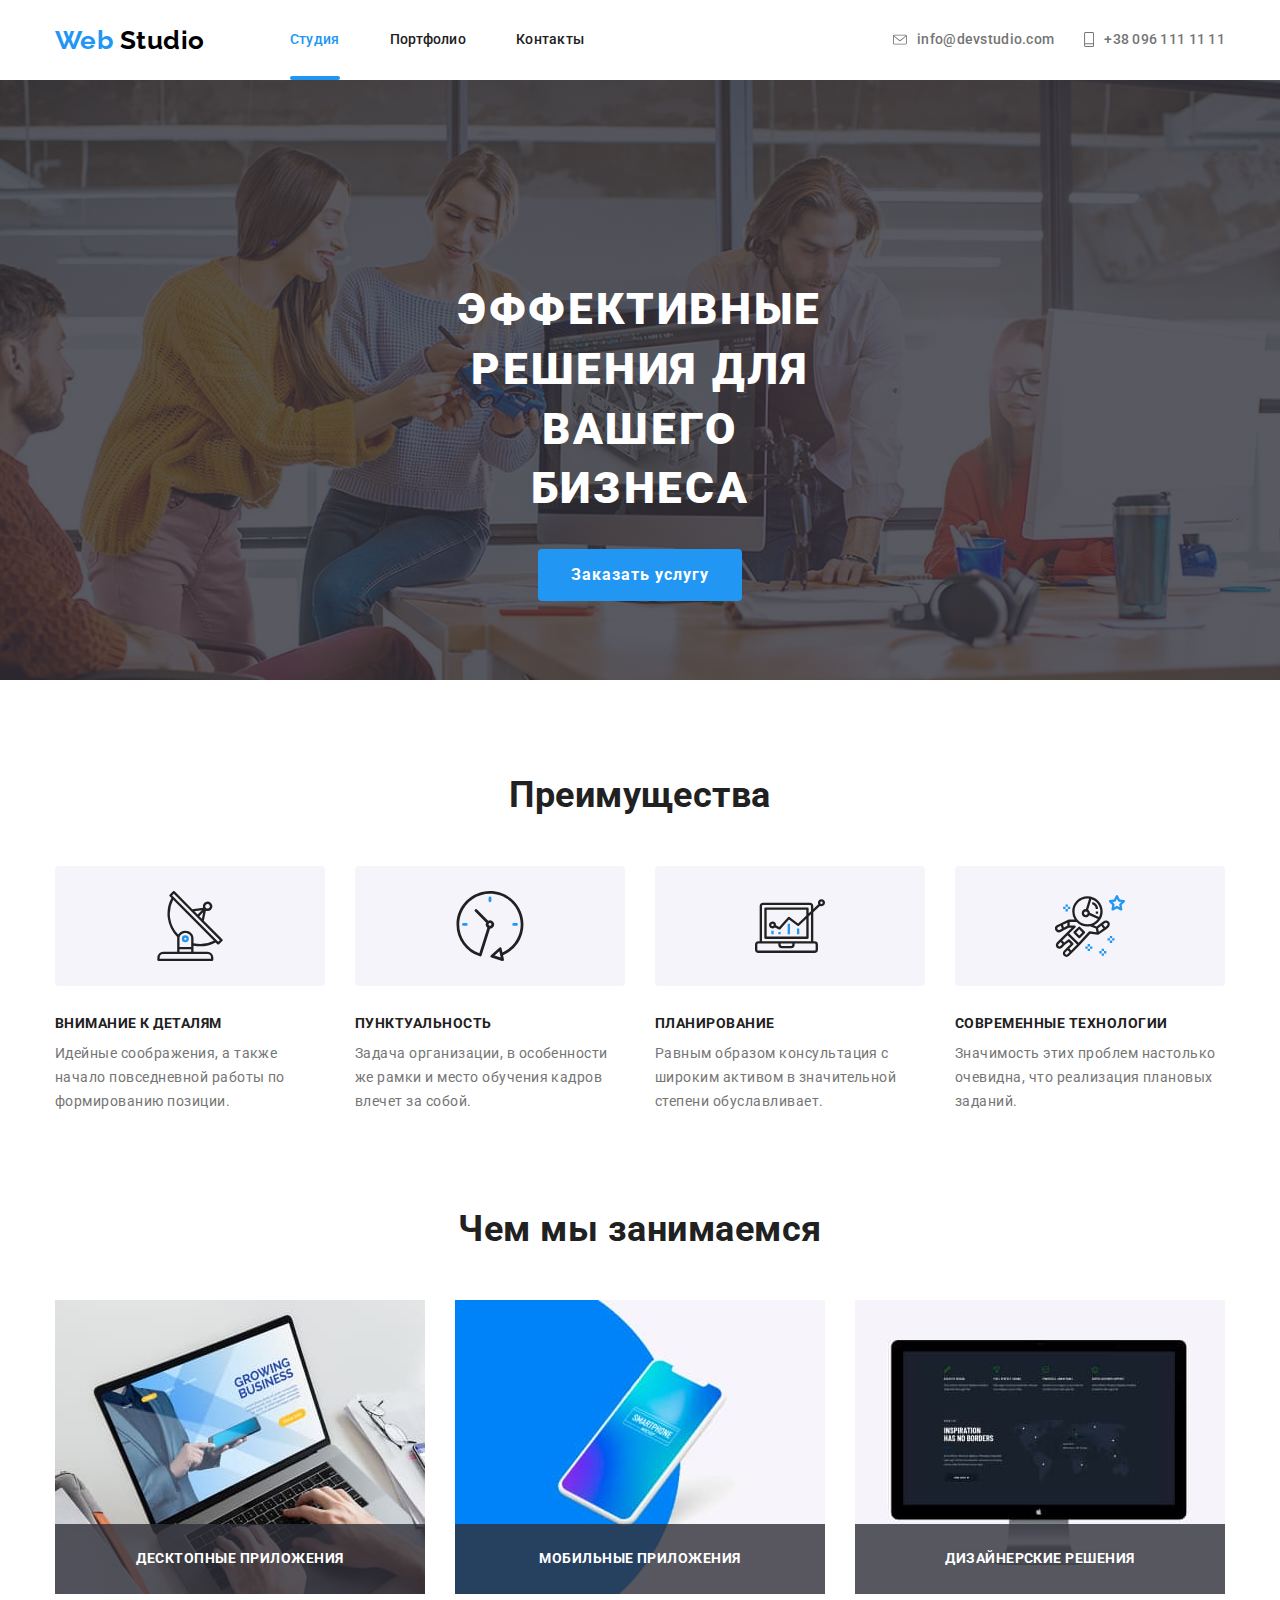
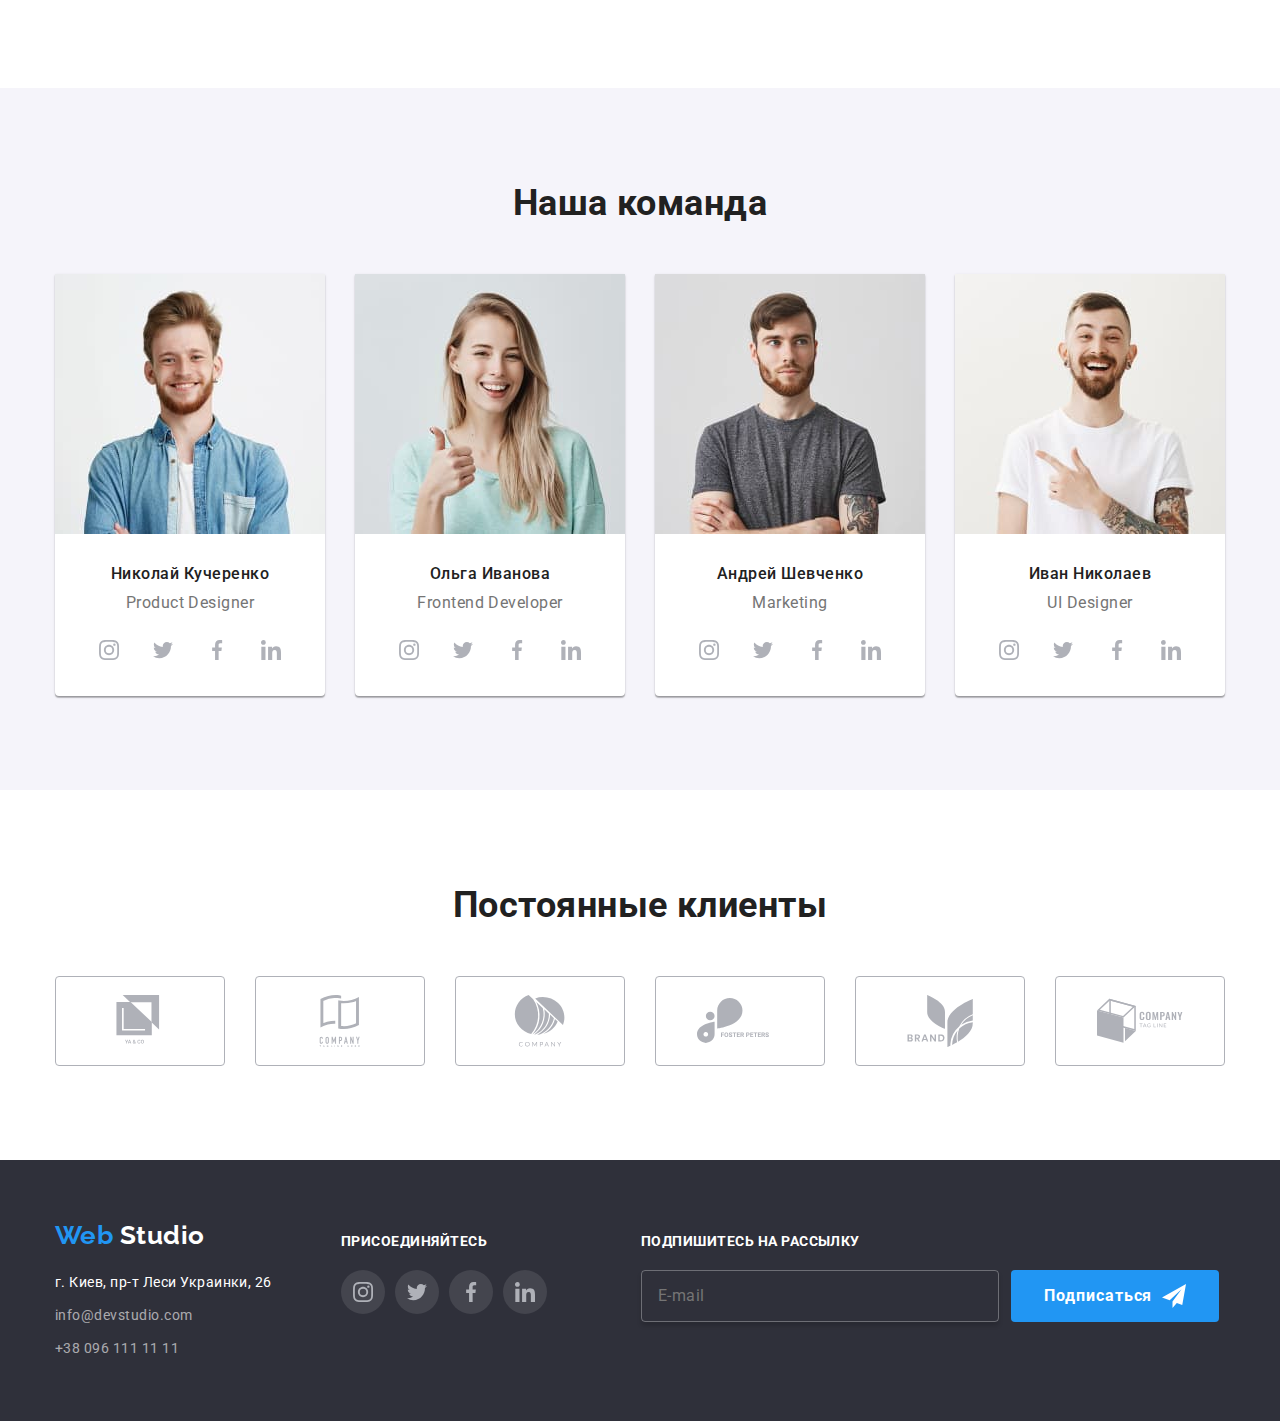
==== index.html @ 020f71ee "copy-hw-6" ====
<!DOCTYPE html>
<html lang="en">

<head>
    <meta charset="UTF-8">
    <meta name="viewport" content="width=device-width, initial-scale=1.0">
    <link
        href="https://fonts.googleapis.com/css2?family=Raleway:wght@400;700&family=Roboto:wght@400;500;700;900&display=swap"
        rel="stylesheet">
    <link rel="stylesheet"
        href="https://cdnjs.cloudflare.com/ajax/libs/modern-normalize/0.6.0/modern-normalize.min.css">
    <link rel="stylesheet" href="./css/styles.css">
    <title>Web Studio</title>
</head>

<body>
    <!--Шапка страницы-->
    <header>
        <!--Главная навигация-->
        <nav class="container main-nav">
            <a href="/" class="logo text"><span class="logo-accent">Web</span> Studio</a>
            <ul class="site-nav list">
                <li class="item"><a href="" class="link current text">Студия</a></li>
                <li class="item"><a href="./portfolio.html" class="link text">Портфолио</a></li>
                <li class="item"><a href="" class="link text">Контакты</a></li>
            </ul>
            <address class="address">
                <a href="mailto:info@devstudio.com" class="address-link text">
                    <svg class="icon-mail">
                        <use href="./images/sprite.svg#icon-e-mail"></use>
                    </svg>
                    info@devstudio.com</a>
                <a href="tel:+380961111111" class="address-link text">
                    <svg class="icon-mobile">
                        <use href="./images/sprite.svg#icon-mobile"></use>
                    </svg>
                    +38 096 111 11 11
                </a>
            </address>
        </nav>
    </header>
    <!--Основной контент-->
    <main>
        <!--Блок с баннером-->
        <section class="banner">
            <div class="overlay">
                <h1 class="banner-title">Эффективные решения для вашего бизнеса</h1>
                <button type="button" class="button text" data-modal-open>Заказать услугу</button>
            </div>
            <div class="backdrop is-hidden" data-modal>
                <div class="modal">
                    <form class="form">
                        <div class="form-title">Оставьте свои данные, мы вам перезвоним</div>
                        <div class="form-field">
                            <input class="form-input" type="text" name="name" id="name" placeholder=" ">
                            <label class="form-label" for="name">Имя</label>
                            <svg class="icon-input">
                                <use href="./images/sprite.svg#icon-person-black"></use>
                            </svg>
                        </div>
                        <div class="form-field">
                            <input class="form-input" type="tel" name="tel" id="tel" placeholder=" ">
                            <label class="form-label" for="tel">Телефон</label>
                            <svg class="icon-input">
                                <use href="./images/sprite.svg#icon-phone-black"></use>
                            </svg>
                        </div>
                        <div class="form-field">
                            <input class="form-input" type="email" name="mail" id="mail" placeholder=" ">
                            <label class="form-label" for="mail">Почта</label>
                            <svg class="icon-input">
                                <use href="./images/sprite.svg#icon-email-black"></use>
                            </svg>
                        </div>
                        <div class="form-field">
                            <textarea class="form-comment" name="comment" id="comment" rows="8"
                                placeholder=" "></textarea>
                            <label class="form-label-comment" for="comment">Комментарий</label>
                        </div>
                        <div class="form-field align">
                            <input class="checkbox" type="checkbox" name="policy" id="policy">
                            <label class="label-checkbox" for="policy">Соглашаюсь с рассылкой и принимаю <a href="/"
                                    target="_blank" class="checkbox-link"> Условия
                                    договора</a></label>
                        </div>
                        <button type="submit" class="btn-submit">Отправить</button>

                        <button type="button" class="btn-close" data-modal-close>
                            <svg class="icon-close-black">
                                <use href="./images/sprite.svg#icon-close-black"></use>
                            </svg>
                            </a>
                        </button>
                    </form>
                </div>
            </div>
        </section>
        <!--Блок с преимуществами-->
        <section class="section one-padding">
            <div class="container">
                <!--Скрытый заголовок-->
                <h2 class="section-title">Преимущества</h2>
                <ul class="feature-list list">
                    <li class="item">
                        <div class="icon">
                            <svg class="icon-feature">
                                <use href="./images/sprite.svg#icon-antenna"></use>
                            </svg>
                        </div>
                        <h3 class="title">Внимание к деталям</h3>
                        <p class="text">Идейные соображения, а также начало повседневной работы по формированию позиции.
                        </p>
                    </li>
                    <li class="item">
                        <div class="icon">
                            <svg class="icon-feature">
                                <use href="./images/sprite.svg#icon-clock"></use>
                            </svg>
                        </div>
                        <h3 class="title">Пунктуальность</h3>
                        <p class="text">Задача организации, в особенности же рамки и место обучения кадров влечет за
                            собой.
                        </p>
                    </li>
                    <li class="item">
                        <div class="icon">
                            <svg class="icon-feature">
                                <use href="./images/sprite.svg#icon-diagram"></use>
                            </svg>
                        </div>
                        <h3 class="title">Планирование</h3>
                        <p class="text">Равным образом консультация с широким активом в значительной степени
                            обуславливает.
                        </p>
                    </li>
                    <li class="item">
                        <div class="icon">
                            <svg class="icon-feature">
                                <use href="./images/sprite.svg#icon-astronaut"></use>
                            </svg>
                        </div>
                        <h3 class="title">Современные технологии</h3>
                        <p class="text">Значимость этих проблем настолько очевидна, что реализация плановых заданий.</p>
                    </li>
                </ul>
            </div>
        </section>
        <!--Блок Чем мы занимаемся-->
        <section class="section">
            <div class="container">
                <h2 class="section-title">Чем мы занимаемся</h2>
                <ul class="work-list list">
                    <li class="work-list-item">
                        <img src="./images/desktop.jpg" alt="desktop">
                        <h3 class="work-list-title">Десктопные приложения</h3>
                    </li>
                    <li class="work-list-item">
                        <img src="./images/mobile.jpg" alt="mobile">
                        <h3 class="work-list-title">Мобильные приложения</h3>
                    </li>
                    <li class="work-list-item">
                        <img src="./images/design.jpg" alt="design">
                        <h3 class="work-list-title">Дизайнерские решения</h3>
                    </li>
                </ul>
            </div>
        </section>
        <!--Блок Наша команда-->
        <section class="section background">
            <div class="container">
                <h2 class="section-title">Наша команда</h2>
                <ul class="team-list list">
                    <li class="item product-designer">
                        <p class="title">Николай Кучеренко</p>
                        <p class="text">Product Designer</p>
                        <!--Список соц.сетей-->
                        <ul class="social-links list">
                            <li class="links">
                                <a href="https://www.instagram.com/" class="link">
                                    <svg class="icon-links">
                                        <use href="./images/sprite.svg#icon-instagram"></use>
                                    </svg>
                                </a>
                            </li>
                            <li class="links">
                                <a href="https://twitter.com/" class="link">
                                    <svg class="icon-links">
                                        <use href="./images/sprite.svg#icon-twitter"></use>
                                    </svg>
                                </a>
                            </li>
                            <li class="links">
                                <a href="https://facebook.com/" class="link">
                                    <svg class="icon-links">
                                        <use href="./images/sprite.svg#icon-facebook"></use>
                                    </svg>
                                </a>
                            </li>
                            <li class="links">
                                <a href="https://linkedin.com/" class="link">
                                    <svg class="icon-links">
                                        <use href="./images/sprite.svg#icon-linkedin"></use>
                                    </svg>
                                </a>
                            </li>
                        </ul>
                    </li>
                    <li class="item frontend-developer">
                        <p class="title">Ольга Иванова</p>
                        <p class="text">Frontend Developer</p>
                        <!--Список соц.сетей-->
                        <ul class="social-links list">
                            <li class="links">
                                <a href="https://www.instagram.com/" class="link">
                                    <svg class="icon-links">
                                        <use href="./images/sprite.svg#icon-instagram"></use>
                                    </svg>
                                </a>
                            </li>
                            <li class="links">
                                <a href="https://twitter.com/" class="link">
                                    <svg class="icon-links">
                                        <use href="./images/sprite.svg#icon-twitter"></use>
                                    </svg>
                                </a>
                            </li>
                            <li class="links">
                                <a href="https://facebook.com/" class="link">
                                    <svg class="icon-links">
                                        <use href="./images/sprite.svg#icon-facebook"></use>
                                    </svg>
                                </a>
                            </li>
                            <li class="links">
                                <a href="https://linkedin.com/" class="link">
                                    <svg class="icon-links">
                                        <use href="./images/sprite.svg#icon-linkedin"></use>
                                    </svg>
                                </a>
                            </li>
                        </ul>
                    </li>
                    <li class="item marketing">
                        <p class="title">Андрей Шевченко</p>
                        <p class="text">Marketing</p>
                        <!--Список соц.сетей-->
                        <ul class="social-links list">
                            <li class="links">
                                <a href="https://www.instagram.com/" class="link">
                                    <svg class="icon-links">
                                        <use href="./images/sprite.svg#icon-instagram"></use>
                                    </svg>
                                </a>
                            </li>
                            <li class="links">
                                <a href="https://twitter.com/" class="link">
                                    <svg class="icon-links">
                                        <use href="./images/sprite.svg#icon-twitter"></use>
                                    </svg>
                                </a>
                            </li>
                            <li class="links">
                                <a href="https://facebook.com/" class="link">
                                    <svg class="icon-links">
                                        <use href="./images/sprite.svg#icon-facebook"></use>
                                    </svg>
                                </a>
                            </li>
                            <li class="links">
                                <a href="https://linkedin.com/" class="link">
                                    <svg class="icon-links">
                                        <use href="./images/sprite.svg#icon-linkedin"></use>
                                    </svg>
                                </a>
                            </li>
                        </ul>
                    </li>
                    <li class="item ui-designer">
                        <p class="title">Иван Николаев</p>
                        <p class="text">UI Designer</p>
                        <!--Список соц.сетей-->
                        <ul class="social-links list">
                            <li class="links">
                                <a href="https://www.instagram.com/" class="link">
                                    <svg class="icon-links">
                                        <use href="./images/sprite.svg#icon-instagram"></use>
                                    </svg>
                                </a>
                            </li>
                            <li class="links">
                                <a href="https://twitter.com/" class="link">
                                    <svg class="icon-links">
                                        <use href="./images/sprite.svg#icon-twitter"></use>
                                    </svg>
                                </a>
                            </li>
                            <li class="links">
                                <a href="https://facebook.com/" class="link">
                                    <svg class="icon-links">
                                        <use href="./images/sprite.svg#icon-facebook"></use>
                                    </svg>
                                </a>
                            </li>
                            <li class="links">
                                <a href="https://linkedin.com/" class="link">
                                    <svg class="icon-links">
                                        <use href="./images/sprite.svg#icon-linkedin"></use>
                                    </svg>
                                </a>
                            </li>
                        </ul>
                    </li>
                </ul>
            </div>
        </section>
        <!--Блок Постоянные клиенты-->
        <section class="section">
            <div class="container">
                <h2 class="section-title">Постоянные клиенты</h2>
                <ul class="clients list">
                    <li class="item">
                        <a href="/" class="client-link">
                            <svg class="icon-clients">
                                <use href="./images/sprite.svg#icon-logo1"></use>
                            </svg>
                        </a>
                    </li>
                    <li class="item">
                        <a href="/" class="client-link">
                            <svg class="icon-clients">
                                <use href="./images/sprite.svg#icon-logo2"></use>
                            </svg>
                        </a>
                    </li>
                    <li class="item">
                        <a href="/" class="client-link">
                            <svg class="icon-clients">
                                <use href="./images/sprite.svg#icon-logo3"></use>
                            </svg>
                        </a>
                    </li>
                    <li class="item">
                        <a href="/" class="client-link">
                            <svg class="icon-clients">
                                <use href="./images/sprite.svg#icon-logo4"></use>
                            </svg>
                        </a>
                    </li>
                    <li class="item">
                        <a href="/" class="client-link">
                            <svg class="icon-clients">
                                <use href="./images/sprite.svg#icon-logo5"></use>
                            </svg>
                        </a>
                    </li>
                    <li class="item">
                        <a href="/" class="client-link">
                            <svg class="icon-clients">
                                <use href="./images/sprite.svg#icon-logo6"></use>
                            </svg>
                        </a>
                    </li>
                </ul>
            </div>
        </section>
    </main>
    <!--Подвал страницы-->
    <footer class="footer">
        <div class="container">
            <div class="footer-flex">
                <!--левая часть футера-->
                <div class="left">
                    <a href="/" class="footer-logo text"><span class="logo-accent">Web</span> Studio</a>
                    <address class="footer-adress">
                        г. Киев, пр-т Леси Украинки, 26
                    </address>
                    <address class="footer-adress">
                        <a href="mailto:info@devstudio.com" class="footer-address-link text">info@devstudio.com</a>
                    </address>
                    <address class="footer-adress">
                        <a href="tel:+380961111111" class="footer-address-link text">+38 096 111 11 11</a>
                    </address>
                </div>
                <!--Средняя часть футера-->
                <div class="middle">
                    <p class="footer-title">Присоединяйтесь</p>
                    <!--Список соц.сетей-->
                    <ul class="social-links list">
                        <li class="links">
                            <a href="https://www.instagram.com/" class="footer-link">
                                <svg class="icon-links">
                                    <use href="./images/sprite.svg#icon-instagram"></use>
                                </svg>
                            </a>
                        </li>
                        <li class="links">
                            <a href="https://twitter.com/" class="footer-link">
                                <svg class="icon-links">
                                    <use href="./images/sprite.svg#icon-twitter"></use>
                                </svg>
                            </a>
                        </li>
                        <li class="links">
                            <a href="https://facebook.com/" class="footer-link">
                                <svg class="icon-links">
                                    <use href="./images/sprite.svg#icon-facebook"></use>
                                </svg>
                            </a>
                        </li>
                        <li class="links">
                            <a href="https://linkedin.com/" class="footer-link">
                                <svg class="icon-links">
                                    <use href="./images/sprite.svg#icon-linkedin"></use>
                                </svg>
                            </a>
                        </li>
                    </ul>
                </div>
                <!--Правая часть футера-->
                <div class="right">
                    <p class="footer-title">Подпишитесь на рассылку</p>
                    <form class="form-footer">
                        <div class="form-footer-field">
                            <input class="form-footer-input" type="text" name="name" id="name" placeholder="E-mail">
                            <label class="form-footer-label" for="name"></label>
                        </div>
                        <button type="submit" class="button">Подписаться
                            <svg class="icon-button">
                                <use href="./images/sprite.svg#icon-button"></use>
                            </svg>
                        </button>
                    </form>
                </div>
            </div>
        </div>
    </footer>
    <script src="./js/modal.js"></script>
</body>

</html>
---- css/styles.css ----
/* цвет заголовков чёрный #212121; */
/* цвет текста #757575;*/
/* цвет заголовков белый, цвет текста на кнопках и основной цвет фона #FFFFFF;  */
/* акцент и цвет ховера #2196F3; */
/* вторичный цвет фона #F5F4FA; */
/* цвет футера #2F303A; */
/* прозрачный фон rgba(47, 48, 58, 0.8); */
/* цвет текста в футере rgba(255, 255, 255, 0.6); */

:root {
  --main-text-color: #757575;
  --primary-text-color-and-background: #ffffff;
  --title-text-color: #212121;
  --accent-button-and-hover-color: #2196f3;
  --background-color-second: #f5f4fa;
  --opacity-background-color: rgba(47, 48, 58, 0.8);
  --footer-color: #2f303a;
  --footer-text-color: rgba(255, 255, 255, 0.6);
  --animation-timing-function: cubic-bezier(0.4, 0, 0.2, 1);
}

body {
  margin: 0;
  background-color: var(--primary-text-color-and-background);
  color: var(--main-text-color);
  font-family: Roboto, sans-serif;
  letter-spacing: 0.03em;
}
/*Utilities*/
.container {
  margin-left: auto;
  margin-right: auto;
  padding-left: 15px;
  padding-right: 15px;
  width: 1200px;
  /*outline: 2px solid tomato;*/
}

.list {
  margin: 0;
  padding: 0;
  list-style: none;
}

.text {
  text-decoration: none;
}

/*logo*/
.logo {
  color: #000000;
  font-family: Raleway, sans-serif;
  font-weight: 700;
  font-size: 26px;
  line-height: 1.19;
}
.logo-accent {
  color: var(--accent-button-and-hover-color);
}

/*site navigation*/
.main-nav {
  display: flex;
  align-items: center;
}

.site-nav {
  display: flex;
  margin-left: 85px;
}
.site-nav .item + .item {
  margin-left: 50px;
}
/*
.site-nav .item:not(:last-child) {
  margin-right: 50px;
}
*/
.site-nav .link {
  display: flex;
  position: relative;
  padding-top: 32px;
  padding-bottom: 32px;

  color: var(--title-text-color);
  font-weight: 500;
  font-size: 14px;
  line-height: 1.14;
  letter-spacing: 0.02em;

  transition: color 250ms var(--animation-timing-function);
}
.site-nav .link:hover,
.site-nav .link:focus {
  color: var(--accent-button-and-hover-color);
}
.site-nav .link.current {
  color: var(--accent-button-and-hover-color);
}

.site-nav .link.current::after {
  content: "";
  position: absolute;
  left: 0;
  bottom: 0;

  display: block;
  width: 100%;
  height: 4px;
  border-radius: 2px;
  background-color: var(--accent-button-and-hover-color);
  transition: background-color 250ms var(--animation-timing-function);
}

/*address*/
.address {
  display: flex;
  margin-left: auto;
  align-items: center;
}

.address-link {
  display: flex;
  align-items: center;
  max-width: 161px;
  height: 16px;
  color: var(--main-text-color);
  font-style: normal;
  font-weight: 500;
  font-size: 14px;
  line-height: 1.14;
  letter-spacing: 0.02em;

  transition-property: all;
  transition-duration: 250ms;
  transition-timing-function: cubic-bezier(0.4, 0, 0.2, 1);
}

.address-link + .address-link {
  margin-left: 30px;
}

.address-link:hover,
.address-link:focus {
  color: var(--accent-button-and-hover-color);
  --color3: var(--accent-button-and-hover-color);
}

.icon-mail {
  width: 16px;
  height: 12px;
  margin-right: 10px;
}

.icon-mobile {
  width: 10px;
  height: 15px;
  margin-right: 10px;
}

/*banner*/
.banner {
  text-align: center;
}

.banner .overlay {
  height: 600px;
  max-width: 1600px;
  margin-left: auto;
  margin-right: auto;
  background-image: linear-gradient(
      to right,
      var(--opacity-background-color),
      var(--opacity-background-color)
    ),
    url(../images/banner.jpg);
  background-repeat: no-repeat;
  background-position: center;
  background-size: cover;
}

.banner-title {
  margin-top: 0;
  margin-bottom: 30px;
  padding-top: 200px;
  padding-left: 452px;
  padding-right: 452px;

  color: var(--primary-text-color-and-background);

  font-weight: 900;
  font-size: 44px;
  line-height: 1.36;
  text-align: center;
  letter-spacing: 0.06em;
  text-transform: uppercase;

  /*outline: 2px solid tomato;*/
}
.button {
  display: inline-flex;
  align-items: center;
  text-align: center;
  border: 1px solid transparent;
  border-radius: 4px;
  padding: 10px 32px;
  min-width: 200px;

  color: var(--primary-text-color-and-background);
  background-color: var(--accent-button-and-hover-color);

  font-weight: 700;
  font-size: 16px;
  line-height: 1.87;
  letter-spacing: 0.06em;
}

.button:hover,
.button:focus {
  cursor: pointer;
}

.form {
  display: block;
  position: relative;
  width: 528px;

  margin-left: auto;
  margin-right: auto;
  padding: 40px;

  background-color: var(--primary-text-color-and-background);
  box-shadow: 0px 2px 1px rgba(0, 0, 0, 0.2), 0px 1px 1px rgba(0, 0, 0, 0.14),
    0px 1px 3px rgba(0, 0, 0, 0.12);
  border-radius: 4px;
}

.form-title {
  margin-top: 0;
  margin-bottom: 30px;
  font-size: 20px;
  line-height: 1.15;
  font-weight: 700;
  letter-spacing: 0.03em;
  color: var(--title-text-color);
}
.form-field {
  position: relative;
  display: flex;
  flex-direction: column;
  margin-bottom: 28px;
}

.form-input {
  margin: 0;
  padding: 11px 42px;
  border: 1px solid rgba(33, 33, 33, 0.2);
  border-radius: 4px;
}

.form-label {
  display: inline-flex;
  position: absolute;
  top: 50%;
  left: 42px;
  font-size: 14px;
  line-height: 1.14;
  letter-spacing: 0.01em;

  color: var(--main-text-color);

  transform: translateY(-50%);
  transition: all 250ms var(--animation-timing-function);
}
.form-input:hover,
.form-input:focus {
  outline: 1px solid var(--accent-button-and-hover-color);
  cursor: pointer;
}

.form-label:hover {
  cursor: pointer;
}

.form-input:focus + .form-label,
.form-input:not(:placeholder-shown) + .form-label {
  transform: translateY(-38px) translateX(-26px);
  color: var(--accent-button-and-hover-color);
}

.icon-input {
  display: inline-block;
  position: absolute;
  top: 50%;
  left: 16px;
  width: 18px;
  height: 18px;
  transform: translateY(-50%);
  transition: color 250ms var(--animation-timing-function);
}

.icon-input:hover {
  cursor: pointer;
}
.form-input:focus ~ .icon-input {
  --color1: var(--accent-button-and-hover-color);
}
.form-comment {
  display: inline-flex;
  position: relative;
  padding: 12px 16px;
  font-size: 14px;
  line-height: 1.14;
  letter-spacing: 0.01em;

  border: 1px solid rgba(33, 33, 33, 0.2);
  border-radius: 4px;
  color: var(--main-text-color);
  resize: none;
}

.form-label-comment {
  display: inline-flex;
  position: absolute;
  top: 12px;
  left: 16px;
  font-size: 14px;
  line-height: 1.14;
  letter-spacing: 0.01em;

  color: var(--main-text-color);

  transition: all 250ms var(--animation-timing-function);
}

.form-comment:focus + .form-label-comment,
.form-comment:not(:placeholder-shown) + .form-label-comment {
  transform: translateY(-32px);
  color: var(--accent-button-and-hover-color);
}

.form-comment:hover,
.form-comment:focus {
  outline: 1px solid var(--accent-button-and-hover-color);
  cursor: pointer;
}

.checkbox {
  display: inline-flex;
  margin-left: 0;
  -webkit-appearance: none;
  -moz-appearance: none;
  appearance: none;
  position: absolute;
}

.label-checkbox {
  font-size: 14px;
  line-height: 1.71px;
  letter-spacing: 0.03em;

  color: var(--main-text-color);
}
.label-checkbox::before {
  content: "";
  display: inline-flex;
  width: 16px;
  height: 15px;
  border: 2px solid var(--title-text-color);
  border-radius: 4px;
  margin-right: 7px;
}

.checkbox:checked + .label-checkbox::before {
  border-color: var(--accent-button-and-hover-color);
  background-color: var(--accent-button-and-hover-color);
  background-image: url(../images/icon-check.svg);
  background-size: contain;
  background-origin: border-box;
}

.checkbox-link {
  color: var(--accent-button-and-hover-color);
}
.form-field.align {
  display: flex;
  align-items: center;
  align-content: center;
}

.btn-submit {
  display: inline-flex;
  align-items: center;
  align-content: center;
  text-align: center;
  border: 1px solid transparent;
  border-radius: 4px;
  box-shadow: 0px 4px 4px rgba(0, 0, 0, 0.15);
  padding: 10px 55px;
  min-width: 200px;

  color: var(--primary-text-color-and-background);
  background-color: var(--accent-button-and-hover-color);

  font-weight: 700;
  font-size: 16px;
  line-height: 1.87;
  letter-spacing: 0.06em;

  transition: all 250ms var(--animation-timing-function);
}

.btn-submit:hover,
.btn-submit:focus {
  cursor: pointer;
  background-color: #188ce8;
}

.btn-close {
  display: inline-block;
  position: absolute;
  top: 8px;
  right: 8px;
  width: 30px;
  height: 30px;
  border-radius: 50%;
  box-shadow: none;
  background-color: var(--primary-text-color-and-background);
  border: 1px solid rgba(0, 0, 0, 0.1);
}

.icon-close-black {
  display: inline-block;
  position: absolute;
  padding: 0;
  top: 50%;
  right: 5px;
  width: 18px;
  height: 18px;
  transform: translateY(-50%);
}

.btn-close:hover .icon-close-black,
.btn-close:focus .icon-close-black {
  cursor: pointer;
  --color1: var(--accent-button-and-hover-color);
}

.form-footer {
  display: flex;
}

.form-footer-field {
  display: inline-flex;
  position: relative;
}
.form-footer-input {
  display: inline-flex;
  position: relative;
  width: 358px;
  margin-right: 12px;
  padding: 15px 16px;
  border: 1px solid rgba(255, 255, 255, 0.3);
  box-shadow: 0px 4px 4px rgba(0, 0, 0, 0.15);
  border-radius: 4px;
  font-size: 16px;
  line-height: 1.25;
  letter-spacing: 0.03em;
  color: rgba(255, 255, 255, 0.6);
  background-color: transparent;
}
.form-footer-label {
  display: inline-flex;
  position: absolute;
  top: 50%;
  left: 16px;
  font-size: 14px;
  line-height: 1.14;
  letter-spacing: 0.01em;

  color: var(--main-text-color);

  transform: translateY(-50%);
  transition: all 250ms var(--animation-timing-function);
}

.backdrop {
  position: fixed;
  top: 0;
  left: 0;
  width: 100%;
  height: 100%;
  z-index: 101;
  opacity: 1;
  background-color: rgba(0, 0, 0, 0.2);
  transition: transform 250ms var(--animation-timing-function);
}
.backdrop.is-hidden {
  visibility: hidden;
  opacity: 0;
  pointer-events: none;
}
.modal {
  position: absolute;
  top: 50%;
  left: 50%;
  transform: translate(-50%, -50%);
  width: 528px;
  height: 581px;
  background-color: #fff;
  box-shadow: 0px 2px 1px rgba(0, 0, 0, 0.2), 0px 1px 1px rgba(0, 0, 0, 0.14),
    0px 1px 3px rgba(0, 0, 0, 0.12);
  border-radius: 4px;
}

/*section*/
.section {
  padding-top: 94px;
  padding-bottom: 94px;
}

.section.one-padding {
  padding-top: 94px;
  padding-bottom: 0;
}

.section-title {
  margin-top: 0;
  margin-bottom: 50px;

  color: var(--title-text-color);
  font-weight: 700;
  font-size: 36px;
  line-height: 1.17;
  text-align: center;
}

/*features*/
.feature-list {
  display: flex;
}

.icon {
  padding: 25px 100px;
  margin-bottom: 30px;
  border-radius: 4px;
  background-color: var(--background-color-second);
}

.icon-feature {
  display: flex;
  width: 70px;
  height: 70px;
}

/*.feature-list .item::before {
  display: flex;
  content: "";
  height: 120px;
  margin-bottom: 30px;
  background-size: 70px;
  background-repeat: no-repeat;
  background-position: center;
  background-color: var(--background-color-second);
}
.icon-antenna::before {
  background-image: url(../images/antenna.svg);
}

.icon-clock::before {
  background-image: url(../images/clock.svg);
}

.icon-diagram::before {
  background-image: url(../images/diagram.svg);
}

.icon-astronaut::before {
  background-image: url(../images/astronaut.svg);
}
*/
.feature-list .item + .item {
  margin-left: 30px;
}
.feature-list .title {
  margin-top: 0;
  margin-bottom: 10px;

  color: var(--title-text-color);
  font-weight: 700;
  font-size: 14px;
  line-height: 1.14;
  text-transform: uppercase;
}
.feature-list .text {
  margin-top: 0;
  margin-bottom: 0;

  font-size: 14px;
  line-height: 1.71;
}

/*work*/
.work-list {
  display: flex;
}
.work-list-item {
  display: flex;
  position: relative;
  width: calc((100% - 60px) / 3);
  margin-right: 30px;
  height: 294px;
}
.work-list-item:nth-child(3n) {
  margin-right: 0;
}

.work-list-title {
  display: block;
  position: absolute;
  text-align: center;
  margin-top: 0;
  margin-bottom: 0;
  bottom: 0;
  width: 100%;
  padding: 27px 72px;
  height: 70px;

  color: var(--primary-text-color-and-background);
  background-color: var(--opacity-background-color);

  font-weight: 700;
  font-size: 14px;
  line-height: 1.14;
  text-transform: uppercase;
}

/*team*/
.section.background {
  background-color: var(--background-color-second);
}
.team-list {
  display: flex;
}

.team-list .item {
  display: flex;
  flex-direction: column;
  align-items: center;
  max-width: 270px;
  height: 422px;
  background-color: var(--primary-text-color-and-background);
  box-shadow: 0px 2px 1px rgba(0, 0, 0, 0.2), 0px 1px 1px rgba(0, 0, 0, 0.14),
    0px 1px 3px rgba(0, 0, 0, 0.12);
  border-radius: 0px 0px 4px 4px;
}

.team-list .item::before {
  display: flex;
  content: "";
  height: 260px;
  width: 270px;
  margin-bottom: 30px;
  background-repeat: no-repeat;
}
.product-designer::before {
  background-image: url(../images/Kucherenko.jpg);
}

.frontend-developer::before {
  background-image: url(../images/Ivanova.jpg);
}

.marketing::before {
  background-image: url(../images/Schevchenko.jpg);
}
.ui-designer::before {
  background-image: url(../images/Nikolaev.jpg);
}
.team-list .item + .item {
  margin-left: 30px;
}
.team-list .title {
  margin-top: 0;
  margin-bottom: 10px;

  color: var(--title-text-color);

  font-weight: 500;
  font-size: 16px;
  line-height: 1.19;
}
.team-list .text {
  margin-top: 0;
  margin-bottom: 16px;

  font-size: 16px;
  line-height: 1.19;
}
/*social-links*/
.social-links {
  display: flex;
}

.social-links .link {
  display: inline-flex;
  align-items: center;
  justify-content: center;
  width: 44px;
  height: 44px;
  border-radius: 50%;
  box-shadow: none;

  transition-property: all;
  transition-duration: 250ms;
  transition-timing-function: cubic-bezier(0.4, 0, 0.2, 1);
}

.icon-links {
  display: flex;
  width: 20px;
  height: 20px;
}

.social-links .links:not(:last-child) {
  margin-right: 10px;
}

.social-links .link:hover,
.social-links .link:focus {
  border-radius: 50%;
  box-shadow: none;
  cursor: pointer;
  --color4: #ffffff;
  background-color: var(--accent-button-and-hover-color);
}

/*clients*/

.clients {
  display: flex;
}
.client-link {
  display: flex;
  align-items: center;
  justify-content: center;
  width: 170px;
  height: 90px;
  padding: 22px 41px;
  border: 1px solid #afb1b8;
  border-radius: 4px;

  transition-property: all;
  transition-duration: 250ms;
  transition-timing-function: cubic-bezier(0.4, 0, 0.2, 1);
}

.client-link:hover,
.client-link:focus {
  border: 1px solid var(--accent-button-and-hover-color);
  cursor: pointer;
  --color4: var(--accent-button-and-hover-color);
}
.item + .item {
  margin-left: 30px;
}
.icon-clients {
  max-width: 88px;
  max-height: 52px;
  transition-property: color;
  transition-duration: 250ms;
  transition-timing-function: cubic-bezier(0.4, 0, 0.2, 1);
}
.icon-clients:hover,
.icon-clients:focus {
  cursor: pointer;
  --color4: var(--accent-button-and-hover-color);
}

/*footer*/
.footer {
  padding-top: 60px;
  padding-bottom: 60px;
  color: var(--primary-text-color-and-background);
  background-color: var(--footer-color);
}
.footer-flex {
  display: flex;
}
.footer-flex .left {
  margin-right: 69px;
}
.footer-logo {
  display: block;
  margin-bottom: 20px;
  color: var(--primary-text-color-and-background);
  font-family: Raleway, sans-serif;
  font-weight: 700;
  font-size: 26px;
  line-height: 1.19;
}
.footer-adress {
  display: block;
  font-style: normal;
  font-size: 14px;
  line-height: 1.71;
}
.footer-adress:not(:last-child) {
  margin-bottom: 9px;
}

.footer-address-link {
  color: var(--footer-text-color);

  transition-property: all;
  transition-duration: 250ms;
  transition-timing-function: cubic-bezier(0.4, 0, 0.2, 1);
}
.footer-address-link:hover,
.footer-address-link:focus {
  color: var(--accent-button-and-hover-color);
}
.footer-flex .middle {
  margin-right: 94px;
}
.footer-title {
  font-weight: 700;
  font-size: 14px;
  line-height: 1.14;
  text-transform: uppercase;
  margin-bottom: 20px;
}

.social-links .footer-link {
  display: inline-flex;
  align-items: center;
  justify-content: center;
  width: 44px;
  height: 44px;
  border-radius: 50%;
  box-shadow: none;
  background-color: rgba(255, 255, 255, 0.1);
}

.social-links .footer-link:hover,
.social-links .footer-link:focus {
  border-radius: 50%;
  box-shadow: none;
  cursor: pointer;
  --color4: #ffffff;
  background-color: var(--accent-button-and-hover-color);
}

.icon-button {
  width: 24px;
  height: 24px;
  margin-left: 10px;
}
/*portfolio*/

/*filter*/
.filter {
  display: flex;
  justify-content: center;
  margin-bottom: 50px;
}

.btn {
  border: none;
  border-radius: 4px;
  padding: 6px 22px;
  color: var(--title-text-color);
  background-color: var(--background-color-second);
  font-family: inherit;
  font-weight: 500;
  font-size: 16px;
  line-height: 1.62;
  letter-spacing: inherit;
  transition-property: all;
  transition-duration: 250ms;
  transition-timing-function: cubic-bezier(0.4, 0, 0.2, 1);
}
.btn:hover,
.btn:focus {
  cursor: pointer;
  color: var(--primary-text-color-and-background);
  background-color: var(--accent-button-and-hover-color);
  box-shadow: 0px 2px 2px rgba(0, 0, 0, 0.12), 0px 1px 2px rgba(0, 0, 0, 0.08),
    0px 3px 1px rgba(0, 0, 0, 0.1);
  border-radius: 4px;
}

.filter .item + .item {
  margin-left: 8px;
}

/*projects*/

.projects {
  display: flex;
  flex-wrap: wrap;
}
.projects-item {
  display: flex;
  position: relative;
  width: calc((100% - 60px) / 3);
  height: 404px;
  margin-right: 30px;
  margin-bottom: 30px;
  display: inline-block;
  border: 1px solid #eeeeee;
  transition: box-shadow 250ms var(--animation-timing-function);
}

.projects-item:nth-child(3n) {
  margin-right: 0;
}
.projects-item:nth-last-child(-n + 3) {
  margin-bottom: 0;
}

.projects-item:hover,
.projects-item:focus {
  box-shadow: 1px 4px 6px rgba(0, 0, 0, 0.16), 0px 4px 4px rgba(0, 0, 0, 0.06),
    0px 1px 1px rgba(0, 0, 0, 0.12);
  border: 1px solid #eeeeee;
}

.projects-text {
  position: absolute;
  display: flex;
  margin-top: 0;
  margin-bottom: 0;
  height: 100%;
  width: 100%;
  padding: 63px 24px;
  color: var(--primary-text-color-and-background);
  background-color: rgba(33, 150, 243, 0.9);
  font-size: 18px;
  line-height: 1.56;
  letter-spacing: 0.03em;

  transform: translateY(100%);
  transition: transform 250ms var(--animation-timing-function);
}

.projects-item:hover .projects-text {
  transform: translateY(0%);
}

.project-img {
  position: relative;
  display: flex;
  width: 370px;
  height: 294px;
  overflow: hidden;
}

.project-img.project1 {
  background-image: url(../images/project1.jpg);
}

.project-img.project2 {
  background-image: url(../images/project2.jpg);
}

.project-img.project3 {
  background-image: url(../images/project3.jpg);
}

.project-img.project4 {
  background-image: url(../images/project4.jpg);
}

.project-img.project5 {
  background-image: url(../images/project5.jpg);
}

.project-img.project6 {
  background-image: url(../images/project6.jpg);
}

.project-img.project7 {
  background-image: url(../images/project7.jpg);
}

.project-img.project8 {
  background-image: url(../images/project8.jpg);
}

.project-img.project9 {
  background-image: url(../images/project9.jpg);
}

.project-bottom {
  display: flex;
  flex-direction: column;
  padding: 20px 24px;
}

.projects-title {
  margin-top: 0;
  margin-bottom: 4px;

  color: var(--title-text-color);

  font-weight: 700;
  font-size: 18px;
  line-height: 2;
  letter-spacing: 0.06em;
}
.projects-filter {
  margin-top: 0;
  margin-bottom: 0;

  color: var(--main-text-color);
  font-size: 16px;
  line-height: 1.87;
}
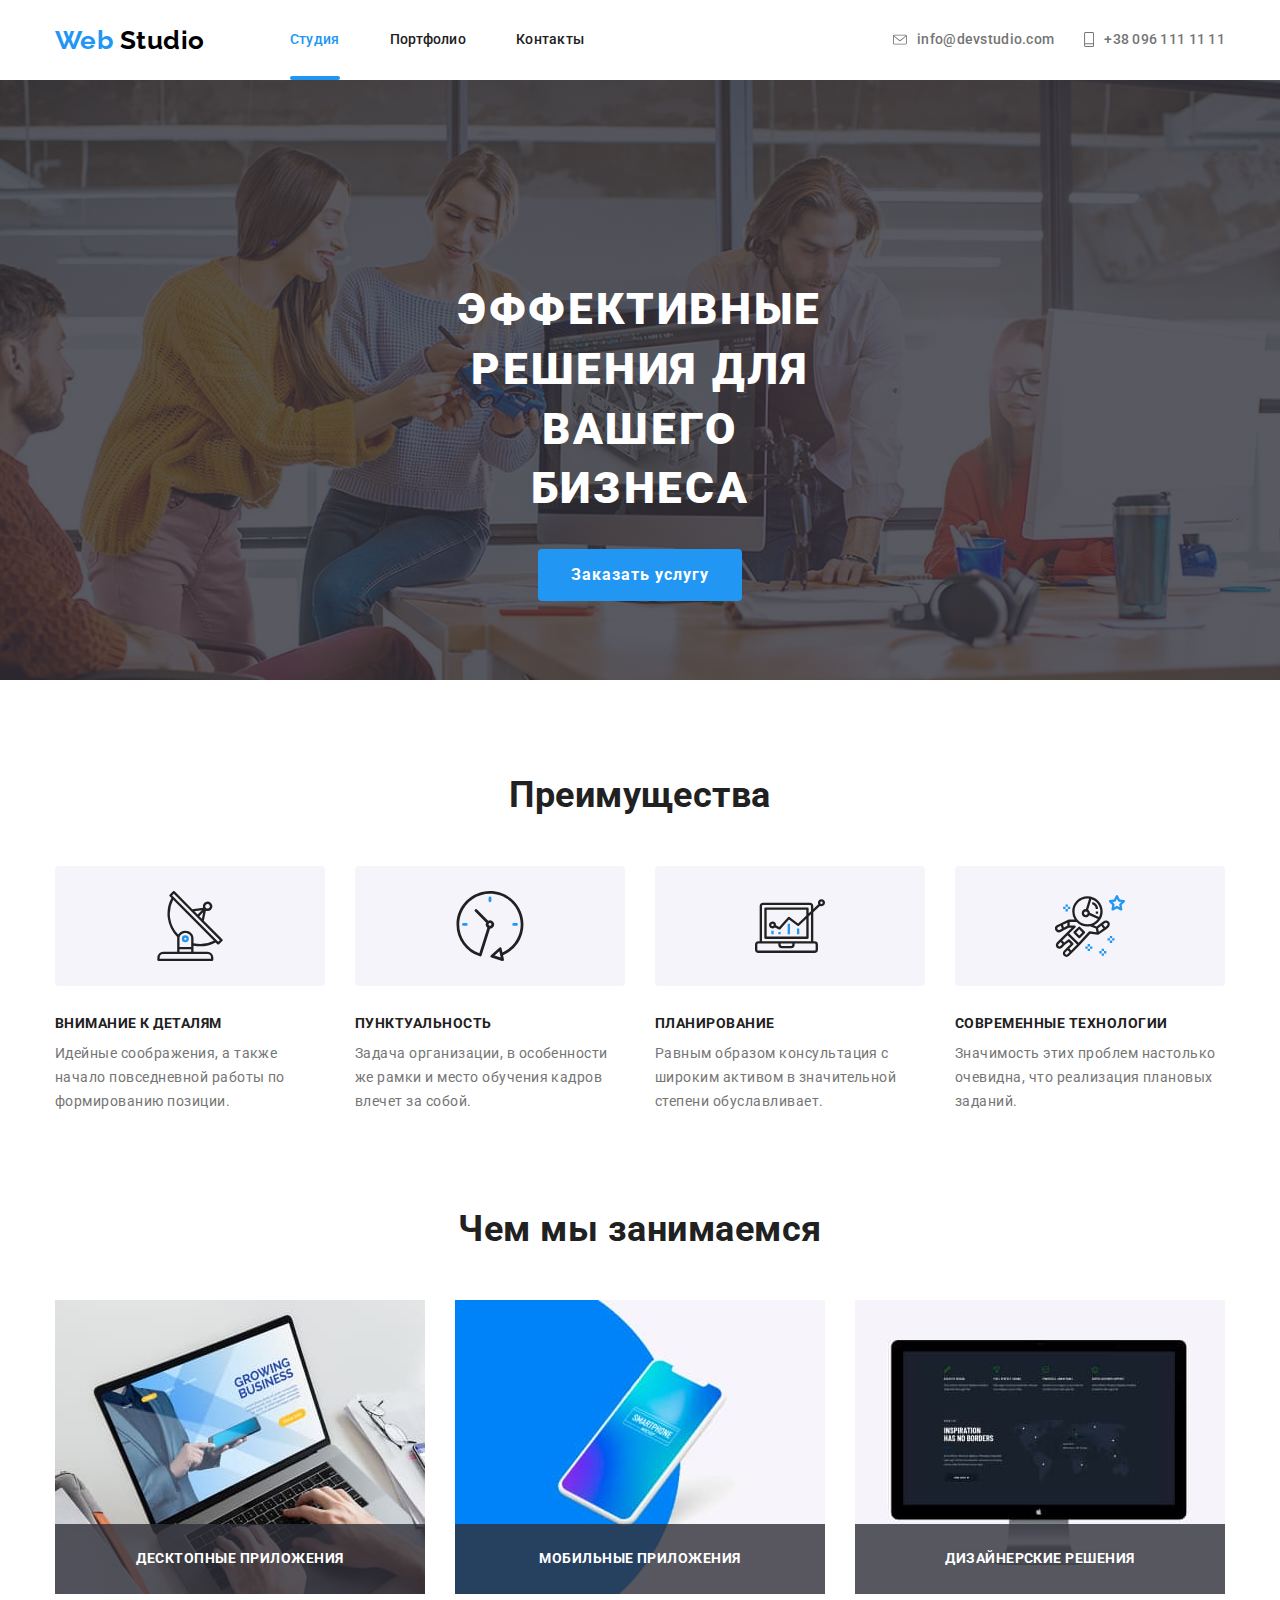
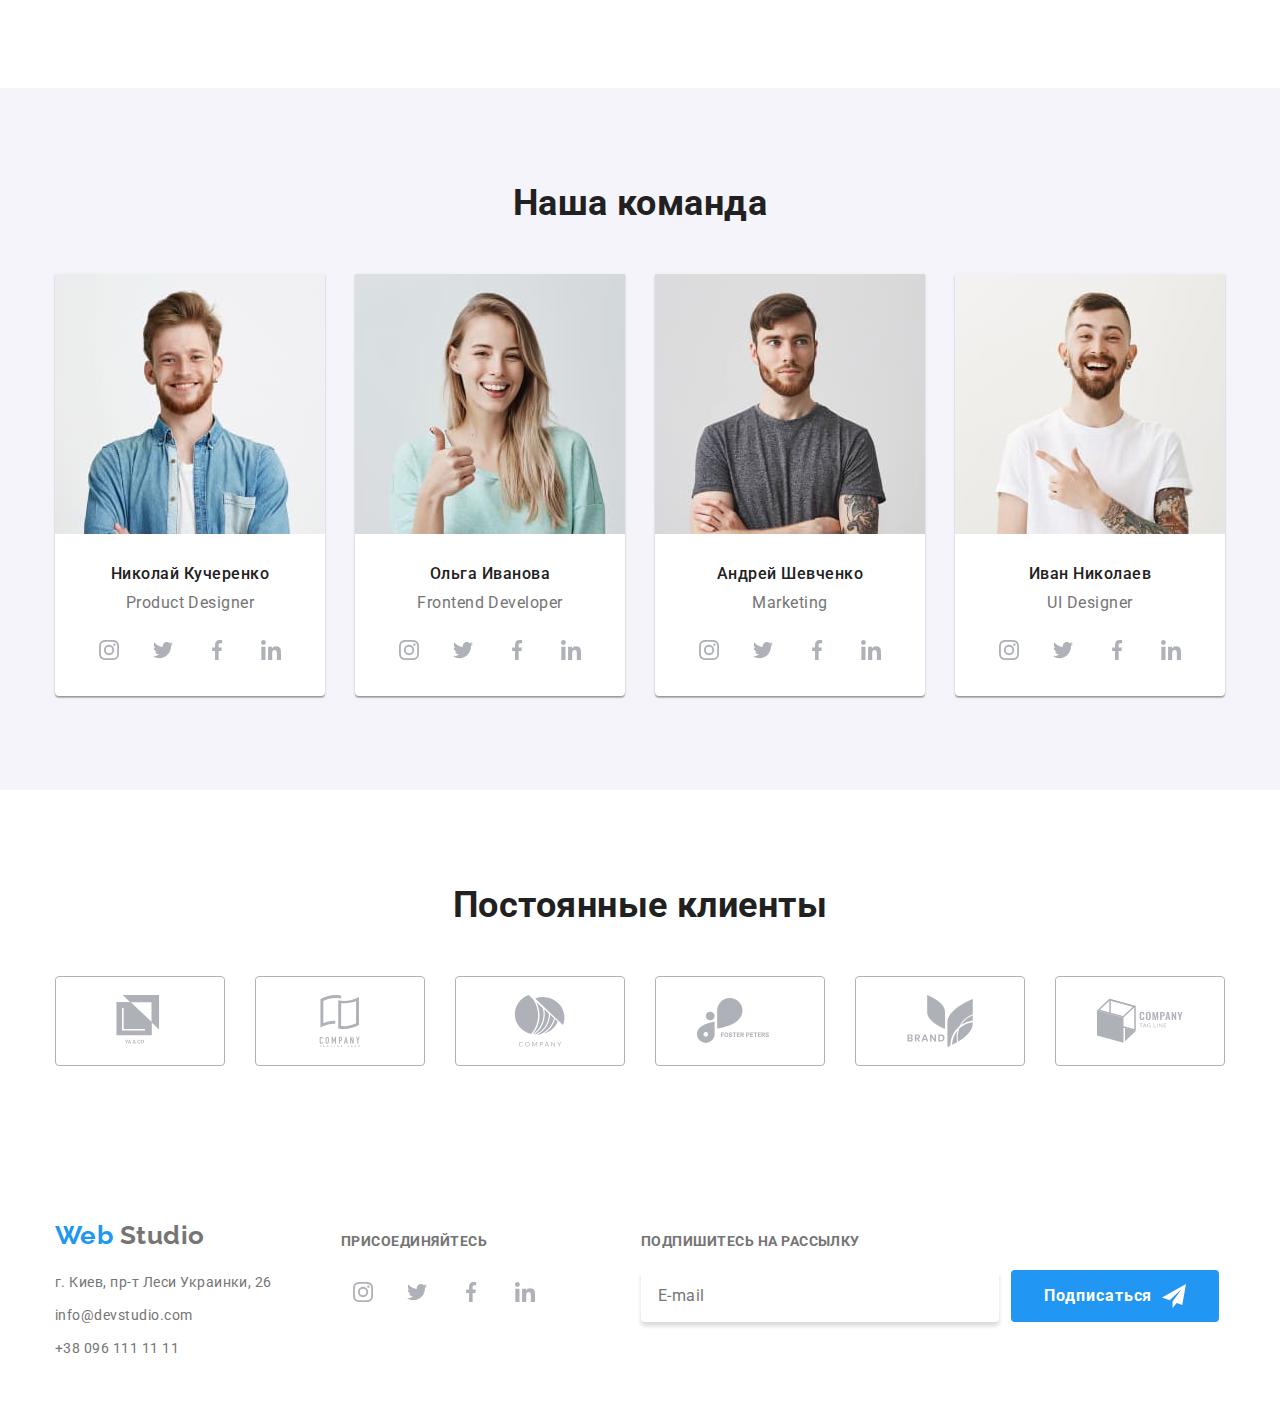
==== commit ce86b669: "hw-7-middle" ====
--- a/index.html
+++ b/index.html
@@ -9,7 +9,7 @@
         rel="stylesheet">
     <link rel="stylesheet"
         href="https://cdnjs.cloudflare.com/ajax/libs/modern-normalize/0.6.0/modern-normalize.min.css">
-    <link rel="stylesheet" href="./css/styles.css">
+    <link rel="stylesheet" href="./css/main.min.css">
     <title>Web Studio</title>
 </head>
 
--- a/css/main.min.css
+++ b/css/main.min.css
@@ -0,0 +1,2 @@
+body{margin:0;background-color:#fff;color:#757575;font-family:Roboto, sans-serif;letter-spacing:0.03em}.container{margin-left:auto;margin-right:auto;padding-left:15px;padding-right:15px;width:1200px}.list{margin:0;padding:0;list-style:none}.text{text-decoration:none}.logo{color:#000;font-family:Raleway, sans-serif;font-weight:700;font-size:26px;line-height:1.19}.logo-accent{color:#2196f3}.main-nav{display:-webkit-box;display:-ms-flexbox;display:flex;-webkit-box-align:center;-ms-flex-align:center;align-items:center}.site-nav{display:-webkit-box;display:-ms-flexbox;display:flex;margin-left:85px}.site-nav .item+.item{margin-left:50px}.site-nav .link{display:-webkit-box;display:-ms-flexbox;display:flex;position:relative;padding-top:32px;padding-bottom:32px;color:#212121;font-weight:500;font-size:14px;line-height:1.14;letter-spacing:0.02em;-webkit-transition:color 250ms cubic-bezier(0.4, 0, 0.2, 1);transition:color 250ms cubic-bezier(0.4, 0, 0.2, 1)}.site-nav .link:hover,.site-nav .link:focus{color:#2196f3}.site-nav .link.current{color:#2196f3}.site-nav .link.current::after{content:"";position:absolute;left:0;bottom:0;display:block;width:100%;height:4px;border-radius:2px;background-color:#2196f3;-webkit-transition:background-color 250ms cubic-bezier(0.4, 0, 0.2, 1);transition:background-color 250ms cubic-bezier(0.4, 0, 0.2, 1)}.address{display:-webkit-box;display:-ms-flexbox;display:flex;-webkit-box-align:center;-ms-flex-align:center;align-items:center;margin-left:auto}.address-link{display:-webkit-box;display:-ms-flexbox;display:flex;-webkit-box-align:center;-ms-flex-align:center;align-items:center;max-width:161px;height:16px;color:#757575;font-style:normal;font-weight:500;font-size:14px;line-height:1.14;letter-spacing:0.02em;-webkit-transition:all 250ms cubic-bezier(0.4, 0, 0.2, 1);transition:all 250ms cubic-bezier(0.4, 0, 0.2, 1)}.address-link+.address-link{margin-left:30px}.address-link:hover,.address-link:focus{color:#2196f3;fill:#2196f3}.icon-mail{width:16px;height:12px;margin-right:10px}.icon-mobile{width:10px;height:15px;margin-right:10px}.banner{text-align:center}.banner .overlay{height:600px;max-width:1600px;margin-left:auto;margin-right:auto;background-image:-webkit-gradient(linear, left top, right top, from(rgba(47,48,58,0.8)), to(rgba(47,48,58,0.8))),url(../images/banner.jpg);background-image:linear-gradient(to right, rgba(47,48,58,0.8), rgba(47,48,58,0.8)),url(../images/banner.jpg);background-repeat:no-repeat;background-position:center;background-size:cover}.banner-title{margin-top:0;margin-bottom:30px;padding-top:200px;padding-left:452px;padding-right:452px;color:#fff;font-weight:900;font-size:44px;line-height:1.36;text-align:center;letter-spacing:0.06em;text-transform:uppercase}.button{display:-webkit-inline-box;display:-ms-inline-flexbox;display:inline-flex;-webkit-box-align:center;-ms-flex-align:center;align-items:center;text-align:center;border:1px solid transparent;border-radius:4px;padding:10px 32px;min-width:200px;color:#fff;background-color:#2196f3;font-weight:700;font-size:16px;line-height:1.87;letter-spacing:0.06em}.button:hover,.button:focus{cursor:pointer}.form{display:block;position:relative;width:528px;margin-left:auto;margin-right:auto;padding:40px;background-color:#fff;-webkit-box-shadow:0px 2px 1px rgba(0,0,0,0.2),0px 1px 1px rgba(0,0,0,0.14),0px 1px 3px rgba(0,0,0,0.12);box-shadow:0px 2px 1px rgba(0,0,0,0.2),0px 1px 1px rgba(0,0,0,0.14),0px 1px 3px rgba(0,0,0,0.12);border-radius:4px}.form-title{margin-top:0;margin-bottom:30px;font-size:20px;line-height:1.15;font-weight:700;letter-spacing:0.03em;color:#212121}.form-field{position:relative;display:-webkit-box;display:-ms-flexbox;display:flex;-webkit-box-orient:vertical;-webkit-box-direction:normal;-ms-flex-direction:column;flex-direction:column;margin-bottom:28px}.form-field.align{display:-webkit-box;display:-ms-flexbox;display:flex;-webkit-box-align:center;-ms-flex-align:center;align-items:center;-ms-flex-line-pack:center;align-content:center}.form-label{display:-webkit-inline-box;display:-ms-inline-flexbox;display:inline-flex;position:absolute;top:50%;left:42px;font-size:14px;line-height:1.14;letter-spacing:0.01em;color:#757575;-webkit-transform:translateY(-50%);transform:translateY(-50%);-webkit-transition:all 250ms cubic-bezier(0.4, 0, 0.2, 1);transition:all 250ms cubic-bezier(0.4, 0, 0.2, 1)}.form-label:hover{cursor:pointer}.form-input{margin:0;padding:11px 42px;border:1px solid rgba(33,33,33,0.2);border-radius:4px}.form-input:hover,.form-input:focus{outline:1px solid #2196f3;cursor:pointer}.form-input:focus+.form-label,.form-input:not(:placeholder-shown)+.form-label{-webkit-transform:translateY(-38px) translateX(-26px);transform:translateY(-38px) translateX(-26px);color:#2196f3}.icon-input{display:inline-block;position:absolute;top:50%;left:16px;width:18px;height:18px;-webkit-transform:translateY(-50%);transform:translateY(-50%);-webkit-transition:color 250ms cubic-bezier(0.4, 0, 0.2, 1);transition:color 250ms cubic-bezier(0.4, 0, 0.2, 1)}.icon-input:hover{cursor:pointer}.form-input:focus ~ .icon-input{--color1: $accent-color}.form-comment{display:-webkit-inline-box;display:-ms-inline-flexbox;display:inline-flex;position:relative;padding:12px 16px;font-size:14px;line-height:1.14;letter-spacing:0.01em;border:1px solid rgba(33,33,33,0.2);border-radius:4px;color:#757575;resize:none}.form-comment:hover,.form-comment:focus{outline:1px solid #2196f3;cursor:pointer}.form-label-comment{display:-webkit-inline-box;display:-ms-inline-flexbox;display:inline-flex;position:absolute;top:12px;left:16px;font-size:14px;line-height:1.14;letter-spacing:0.01em;color:#757575;-webkit-transition:all 250ms cubic-bezier(0.4, 0, 0.2, 1);transition:all 250ms cubic-bezier(0.4, 0, 0.2, 1)}.form-comment:focus+.form-label-comment,.form-comment:not(:placeholder-shown)+.form-label-comment{-webkit-transform:translateY(-32px);transform:translateY(-32px);color:#2196f3}.checkbox{display:-webkit-inline-box;display:-ms-inline-flexbox;display:inline-flex;margin-left:0;-webkit-appearance:none;-moz-appearance:none;appearance:none;position:absolute}.label-checkbox{font-size:14px;line-height:1.71px;letter-spacing:0.03em;color:#757575}.label-checkbox::before{content:"";display:-webkit-inline-box;display:-ms-inline-flexbox;display:inline-flex;width:16px;height:15px;border:2px solid #212121;border-radius:4px;margin-right:7px}.checkbox:checked+.label-checkbox::before{border-color:#2196f3;background-color:#2196f3;background-image:url(../images/icon-check.svg);background-size:contain;background-origin:border-box}.checkbox-link{color:#2196f3}.btn-submit{display:-webkit-inline-box;display:-ms-inline-flexbox;display:inline-flex;-webkit-box-align:center;-ms-flex-align:center;align-items:center;-ms-flex-line-pack:center;align-content:center;text-align:center;border:1px solid transparent;border-radius:4px;-webkit-box-shadow:0px 4px 4px rgba(0,0,0,0.15);box-shadow:0px 4px 4px rgba(0,0,0,0.15);padding:10px 55px;min-width:200px;color:#fff;background-color:#2196f3;font-weight:700;font-size:16px;line-height:1.87;letter-spacing:0.06em;-webkit-transition:all 250ms cubic-bezier(0.4, 0, 0.2, 1);transition:all 250ms cubic-bezier(0.4, 0, 0.2, 1)}.btn-submit:hover,.btn-submit:focus{cursor:pointer;background-color:#188ce8}.btn-close{display:inline-block;position:absolute;top:8px;right:8px;width:30px;height:30px;border-radius:50%;-webkit-box-shadow:none;box-shadow:none;background-color:#fff;border:1px solid rgba(0,0,0,0.1)}.btn-close:hover .icon-close-black,.btn-close:focus .icon-close-black{cursor:pointer;--color1: $accent-color}.icon-close-black{display:inline-block;position:absolute;padding:0;top:50%;right:5px;width:18px;height:18px;-webkit-transform:translateY(-50%);transform:translateY(-50%)}.backdrop{position:fixed;top:0;left:0;width:100%;height:100%;z-index:101;opacity:1;background-color:rgba(0,0,0,0.2);-webkit-transition:-webkit-transform 250ms cubic-bezier(0.4, 0, 0.2, 1);transition:-webkit-transform 250ms cubic-bezier(0.4, 0, 0.2, 1);transition:transform 250ms cubic-bezier(0.4, 0, 0.2, 1);transition:transform 250ms cubic-bezier(0.4, 0, 0.2, 1), -webkit-transform 250ms cubic-bezier(0.4, 0, 0.2, 1)}.backdrop.is-hidden{visibility:hidden;opacity:0;pointer-events:none}.modal{position:absolute;top:50%;left:50%;-webkit-transform:translate(-50%, -50%);transform:translate(-50%, -50%);width:528px;height:581px;background-color:#fff;-webkit-box-shadow:0px 2px 1px rgba(0,0,0,0.2),0px 1px 1px rgba(0,0,0,0.14),0px 1px 3px rgba(0,0,0,0.12);box-shadow:0px 2px 1px rgba(0,0,0,0.2),0px 1px 1px rgba(0,0,0,0.14),0px 1px 3px rgba(0,0,0,0.12);border-radius:4px}.section{padding-top:94px;padding-bottom:94px}.section.one-padding{padding-top:94px;padding-bottom:0}.section-title{margin-top:0;margin-bottom:50px;color:#212121;font-weight:700;font-size:36px;line-height:1.17;text-align:center}.section.background{background-color:#f5f4fa}.feature-list{display:-webkit-box;display:-ms-flexbox;display:flex}.feature-list .item+.item{margin-left:30px}.feature-list .title{margin-top:0;margin-bottom:10px;color:#212121;font-weight:700;font-size:14px;line-height:1.14;text-transform:uppercase}.feature-list .text{margin-top:0;margin-bottom:0;font-size:14px;line-height:1.71}.icon{padding:25px 100px;margin-bottom:30px;border-radius:4px;background-color:#f5f4fa}.icon-feature{display:-webkit-box;display:-ms-flexbox;display:flex;width:70px;height:70px}.work-list{display:-webkit-box;display:-ms-flexbox;display:flex}.work-list-item{display:-webkit-box;display:-ms-flexbox;display:flex;position:relative;width:calc((100% - 60px) / 3);margin-right:30px;height:294px}.work-list-item:nth-child(3n){margin-right:0}.work-list-title{display:block;position:absolute;text-align:center;margin-top:0;margin-bottom:0;bottom:0;width:100%;padding:27px 72px;height:70px;color:#fff;background-color:rgba(47,48,58,0.8);font-weight:700;font-size:14px;line-height:1.14;text-transform:uppercase}.team-list{display:-webkit-box;display:-ms-flexbox;display:flex}.team-list .item{display:-webkit-box;display:-ms-flexbox;display:flex;-webkit-box-orient:vertical;-webkit-box-direction:normal;-ms-flex-direction:column;flex-direction:column;-webkit-box-align:center;-ms-flex-align:center;align-items:center;max-width:270px;height:422px;background-color:#fff;-webkit-box-shadow:0px 2px 1px rgba(0,0,0,0.2),0px 1px 1px rgba(0,0,0,0.14),0px 1px 3px rgba(0,0,0,0.12);box-shadow:0px 2px 1px rgba(0,0,0,0.2),0px 1px 1px rgba(0,0,0,0.14),0px 1px 3px rgba(0,0,0,0.12);border-radius:0px 0px 4px 4px}.team-list .item::before{display:-webkit-box;display:-ms-flexbox;display:flex;content:"";height:260px;width:270px;margin-bottom:30px;background-repeat:no-repeat}.team-list .item+.item{margin-left:30px}.team-list .title{margin-top:0;margin-bottom:10px;color:#212121;font-weight:500;font-size:16px;line-height:1.19}.team-list .text{margin-top:0;margin-bottom:16px;font-size:16px;line-height:1.19}.product-designer::before{background-image:url(../images/Kucherenko.jpg)}.frontend-developer::before{background-image:url(../images/Ivanova.jpg)}.marketing::before{background-image:url(../images/Schevchenko.jpg)}.ui-designer::before{background-image:url(../images/Nikolaev.jpg)}.social-links{display:-webkit-box;display:-ms-flexbox;display:flex}.social-links .link{display:-webkit-inline-box;display:-ms-inline-flexbox;display:inline-flex;-webkit-box-align:center;-ms-flex-align:center;align-items:center;-webkit-box-pack:center;-ms-flex-pack:center;justify-content:center;width:44px;height:44px;border-radius:50%;-webkit-box-shadow:none;box-shadow:none;-webkit-transition-property:all;transition-property:all;-webkit-transition-duration:250ms;transition-duration:250ms;-webkit-transition-timing-function:cubic-bezier(0.4, 0, 0.2, 1);transition-timing-function:cubic-bezier(0.4, 0, 0.2, 1)}.social-links .link .link:hover,.social-links .link .link:focus{border-radius:50%;-webkit-box-shadow:none;box-shadow:none;cursor:pointer;--color4: $primary-text-color;background-color:#2196f3}.social-links .links:not(:last-child){margin-right:10px}.icon-links{display:-webkit-box;display:-ms-flexbox;display:flex;width:20px;height:20px}.form-footer{display:-webkit-box;display:-ms-flexbox;display:flex}.form-footer-field{display:-webkit-inline-box;display:-ms-inline-flexbox;display:inline-flex;position:relative}.form-footer-input{display:-webkit-inline-box;display:-ms-inline-flexbox;display:inline-flex;position:relative;width:358px;margin-right:12px;padding:15px 16px;border:1px solid rgba(255,255,255,0.3);-webkit-box-shadow:0px 4px 4px rgba(0,0,0,0.15);box-shadow:0px 4px 4px rgba(0,0,0,0.15);border-radius:4px;font-size:16px;line-height:1.25;letter-spacing:0.03em;color:rgba(255,255,255,0.6);background-color:transparent}.form-footer-label{display:-webkit-inline-box;display:-ms-inline-flexbox;display:inline-flex;position:absolute;top:50%;left:16px;font-size:14px;line-height:1.14;letter-spacing:0.01em;color:#757575;-webkit-transform:translateY(-50%);transform:translateY(-50%);-webkit-transition:all 250ms cubic-bezier(0.4, 0, 0.2, 1);transition:all 250ms cubic-bezier(0.4, 0, 0.2, 1)}.clients{display:-webkit-box;display:-ms-flexbox;display:flex}.client-link{display:-webkit-box;display:-ms-flexbox;display:flex;-webkit-box-align:center;-ms-flex-align:center;align-items:center;-webkit-box-pack:center;-ms-flex-pack:center;justify-content:center;width:170px;height:90px;padding:22px 41px;border:1px solid #afb1b8;border-radius:4px;-webkit-transition-property:all;transition-property:all;-webkit-transition-duration:250ms;transition-duration:250ms;-webkit-transition-timing-function:cubic-bezier(0.4, 0, 0.2, 1);transition-timing-function:cubic-bezier(0.4, 0, 0.2, 1)}.client-link:hover,.client-link:focus{border:1px solid var(--accent-button-and-hover-color);cursor:pointer;--color4: var(--accent-button-and-hover-color)}.item+.item{margin-left:30px}.icon-clients{max-width:88px;max-height:52px;-webkit-transition-property:color;transition-property:color;-webkit-transition-duration:250ms;transition-duration:250ms;-webkit-transition-timing-function:cubic-bezier(0.4, 0, 0.2, 1);transition-timing-function:cubic-bezier(0.4, 0, 0.2, 1)}.icon-clients:hover,.icon-clients:focus{cursor:pointer;--color4: var(--accent-button-and-hover-color)}.footer{padding-top:60px;padding-bottom:60px;color:var(--primary-text-color-and-background);background-color:var(--footer-color)}.footer-flex{display:-webkit-box;display:-ms-flexbox;display:flex}.footer-flex .left{margin-right:69px}.footer-logo{display:block;margin-bottom:20px;color:var(--primary-text-color-and-background);font-family:Raleway, sans-serif;font-weight:700;font-size:26px;line-height:1.19}.footer-adress{display:block;font-style:normal;font-size:14px;line-height:1.71}.footer-adress:not(:last-child){margin-bottom:9px}.footer-address-link{color:var(--footer-text-color);-webkit-transition-property:all;transition-property:all;-webkit-transition-duration:250ms;transition-duration:250ms;-webkit-transition-timing-function:cubic-bezier(0.4, 0, 0.2, 1);transition-timing-function:cubic-bezier(0.4, 0, 0.2, 1)}.footer-address-link:hover,.footer-address-link:focus{color:var(--accent-button-and-hover-color)}.footer-flex .middle{margin-right:94px}.footer-title{font-weight:700;font-size:14px;line-height:1.14;text-transform:uppercase;margin-bottom:20px}.social-links .footer-link{display:-webkit-inline-box;display:-ms-inline-flexbox;display:inline-flex;-webkit-box-align:center;-ms-flex-align:center;align-items:center;-webkit-box-pack:center;-ms-flex-pack:center;justify-content:center;width:44px;height:44px;border-radius:50%;-webkit-box-shadow:none;box-shadow:none;background-color:rgba(255,255,255,0.1)}.social-links .footer-link:hover,.social-links .footer-link:focus{border-radius:50%;-webkit-box-shadow:none;box-shadow:none;cursor:pointer;--color4: #ffffff;background-color:var(--accent-button-and-hover-color)}.icon-button{width:24px;height:24px;margin-left:10px}.filter{display:-webkit-box;display:-ms-flexbox;display:flex;-webkit-box-pack:center;-ms-flex-pack:center;justify-content:center;margin-bottom:50px}.btn{border:none;border-radius:4px;padding:6px 22px;color:var(--title-text-color);background-color:var(--background-color-second);font-family:inherit;font-weight:500;font-size:16px;line-height:1.62;letter-spacing:inherit;-webkit-transition-property:all;transition-property:all;-webkit-transition-duration:250ms;transition-duration:250ms;-webkit-transition-timing-function:cubic-bezier(0.4, 0, 0.2, 1);transition-timing-function:cubic-bezier(0.4, 0, 0.2, 1)}.btn:hover,.btn:focus{cursor:pointer;color:var(--primary-text-color-and-background);background-color:var(--accent-button-and-hover-color);-webkit-box-shadow:0px 2px 2px rgba(0,0,0,0.12),0px 1px 2px rgba(0,0,0,0.08),0px 3px 1px rgba(0,0,0,0.1);box-shadow:0px 2px 2px rgba(0,0,0,0.12),0px 1px 2px rgba(0,0,0,0.08),0px 3px 1px rgba(0,0,0,0.1);border-radius:4px}.filter .item+.item{margin-left:8px}.projects{display:-webkit-box;display:-ms-flexbox;display:flex;-ms-flex-wrap:wrap;flex-wrap:wrap}.projects-item{display:-webkit-box;display:-ms-flexbox;display:flex;position:relative;width:calc((100% - 60px) / 3);height:404px;margin-right:30px;margin-bottom:30px;display:inline-block;border:1px solid #eeeeee;-webkit-transition:-webkit-box-shadow 250ms var(--animation-timing-function);transition:-webkit-box-shadow 250ms var(--animation-timing-function);transition:box-shadow 250ms var(--animation-timing-function);transition:box-shadow 250ms var(--animation-timing-function), -webkit-box-shadow 250ms var(--animation-timing-function)}.projects-item:nth-child(3n){margin-right:0}.projects-item:nth-last-child(-n+3){margin-bottom:0}.projects-item:hover,.projects-item:focus{-webkit-box-shadow:1px 4px 6px rgba(0,0,0,0.16),0px 4px 4px rgba(0,0,0,0.06),0px 1px 1px rgba(0,0,0,0.12);box-shadow:1px 4px 6px rgba(0,0,0,0.16),0px 4px 4px rgba(0,0,0,0.06),0px 1px 1px rgba(0,0,0,0.12);border:1px solid #eeeeee}.projects-text{position:absolute;display:-webkit-box;display:-ms-flexbox;display:flex;margin-top:0;margin-bottom:0;height:100%;width:100%;padding:63px 24px;color:var(--primary-text-color-and-background);background-color:rgba(33,150,243,0.9);font-size:18px;line-height:1.56;letter-spacing:0.03em;-webkit-transform:translateY(100%);transform:translateY(100%);-webkit-transition:-webkit-transform 250ms var(--animation-timing-function);transition:-webkit-transform 250ms var(--animation-timing-function);transition:transform 250ms var(--animation-timing-function);transition:transform 250ms var(--animation-timing-function), -webkit-transform 250ms var(--animation-timing-function)}.projects-item:hover .projects-text{-webkit-transform:translateY(0%);transform:translateY(0%)}.project-img{position:relative;display:-webkit-box;display:-ms-flexbox;display:flex;width:370px;height:294px;overflow:hidden}.project-img.project1{background-image:url(../images/project1.jpg)}.project-img.project2{background-image:url(../images/project2.jpg)}.project-img.project3{background-image:url(../images/project3.jpg)}.project-img.project4{background-image:url(../images/project4.jpg)}.project-img.project5{background-image:url(../images/project5.jpg)}.project-img.project6{background-image:url(../images/project6.jpg)}.project-img.project7{background-image:url(../images/project7.jpg)}.project-img.project8{background-image:url(../images/project8.jpg)}.project-img.project9{background-image:url(../images/project9.jpg)}.project-bottom{display:-webkit-box;display:-ms-flexbox;display:flex;-webkit-box-orient:vertical;-webkit-box-direction:normal;-ms-flex-direction:column;flex-direction:column;padding:20px 24px}.projects-title{margin-top:0;margin-bottom:4px;color:var(--title-text-color);font-weight:700;font-size:18px;line-height:2;letter-spacing:0.06em}.projects-filter{margin-top:0;margin-bottom:0;color:var(--main-text-color);font-size:16px;line-height:1.87}
+/*# sourceMappingURL=main.min.css.map */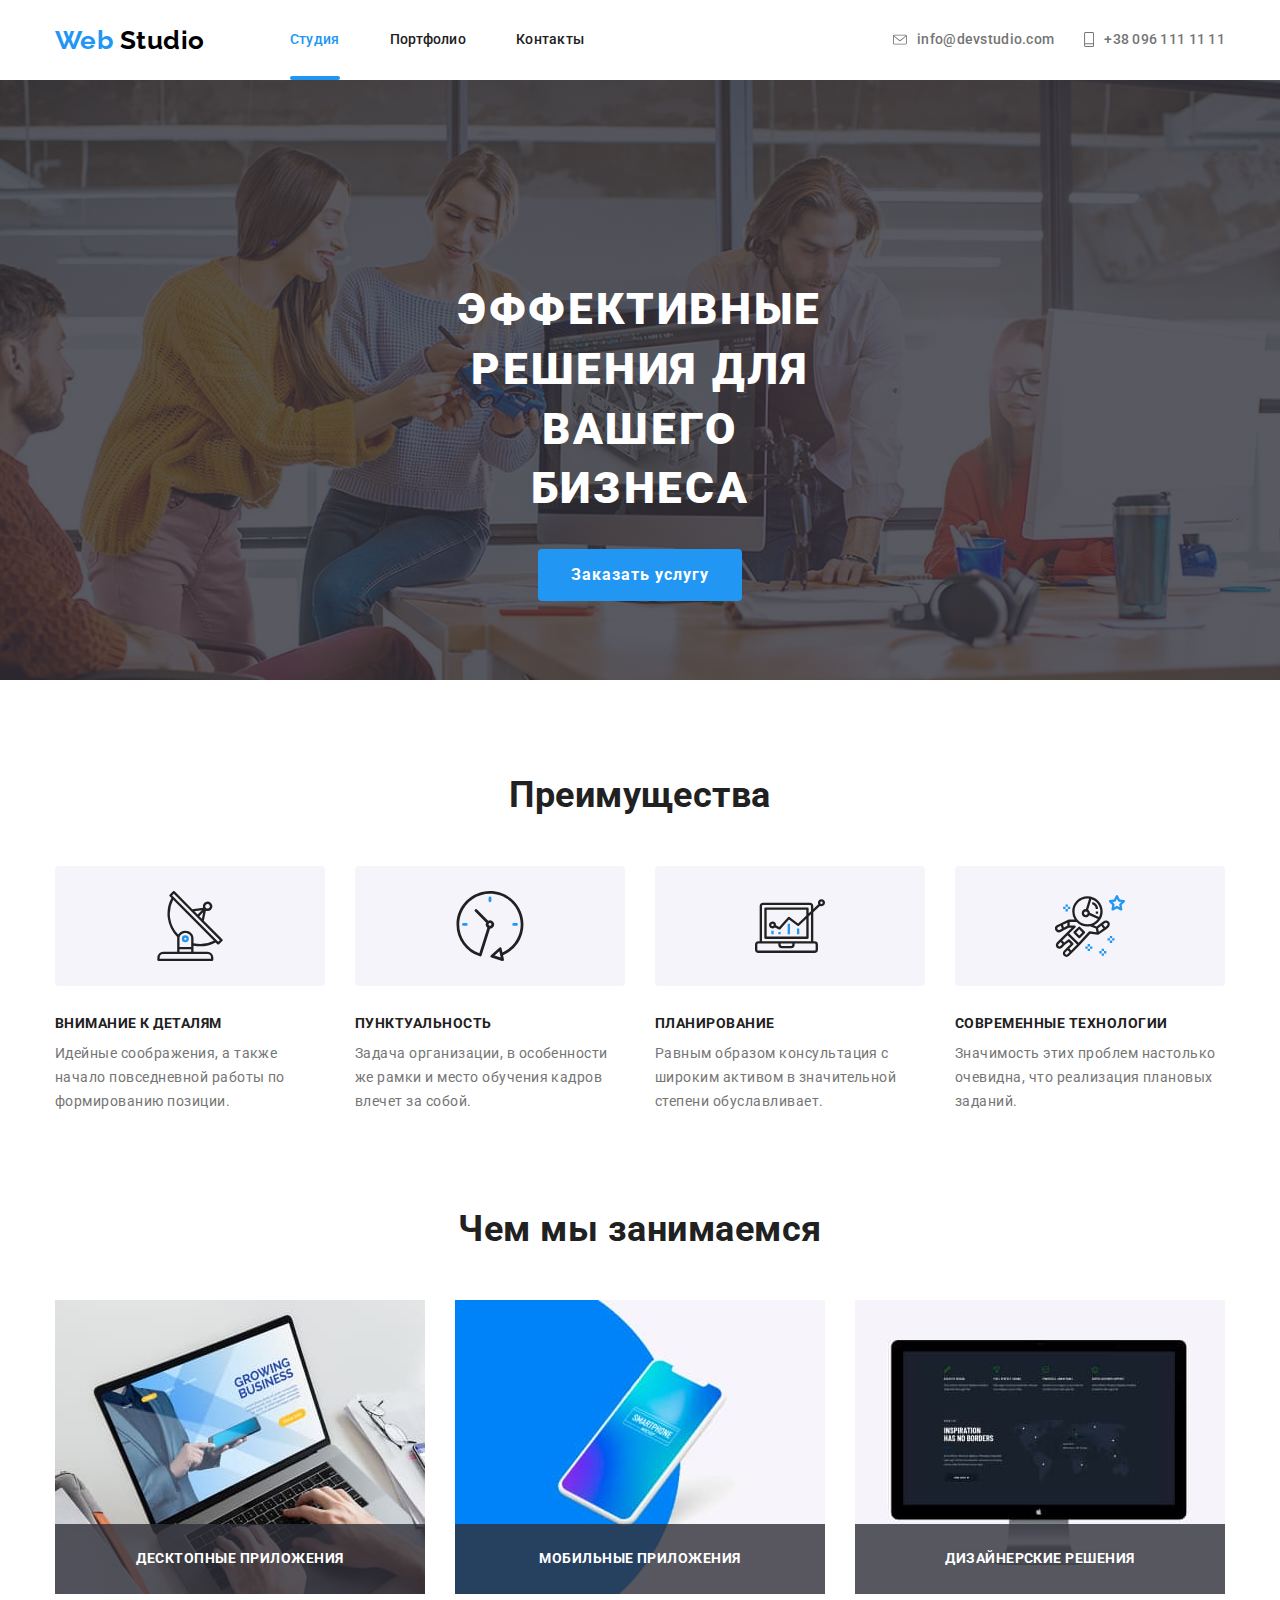
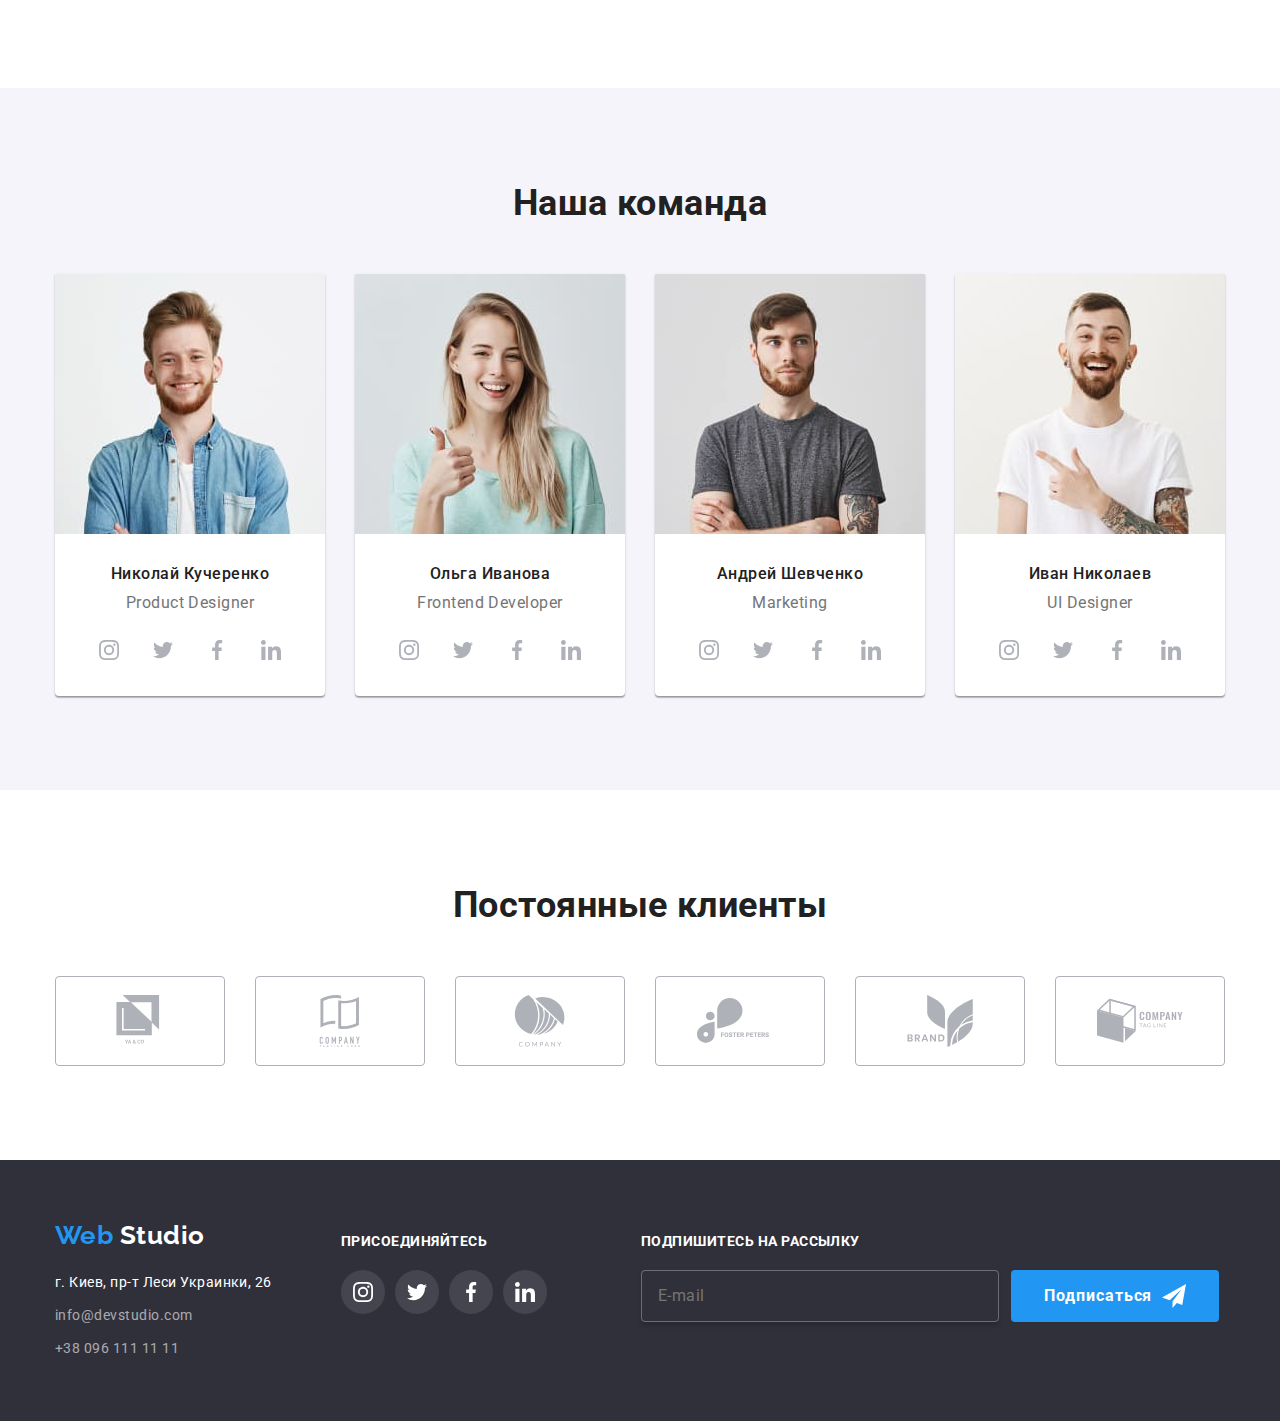
==== commit 6e49fe24: "hw-7-final" ====
--- a/index.html
+++ b/index.html
@@ -388,28 +388,28 @@
                     <ul class="social-links list">
                         <li class="links">
                             <a href="https://www.instagram.com/" class="footer-link">
-                                <svg class="icon-links">
+                                <svg class="icon-links-footer">
                                     <use href="./images/sprite.svg#icon-instagram"></use>
                                 </svg>
                             </a>
                         </li>
                         <li class="links">
                             <a href="https://twitter.com/" class="footer-link">
-                                <svg class="icon-links">
+                                <svg class="icon-links-footer">
                                     <use href="./images/sprite.svg#icon-twitter"></use>
                                 </svg>
                             </a>
                         </li>
                         <li class="links">
                             <a href="https://facebook.com/" class="footer-link">
-                                <svg class="icon-links">
+                                <svg class="icon-links-footer">
                                     <use href="./images/sprite.svg#icon-facebook"></use>
                                 </svg>
                             </a>
                         </li>
                         <li class="links">
                             <a href="https://linkedin.com/" class="footer-link">
-                                <svg class="icon-links">
+                                <svg class="icon-links-footer">
                                     <use href="./images/sprite.svg#icon-linkedin"></use>
                                 </svg>
                             </a>
--- a/css/main.min.css
+++ b/css/main.min.css
@@ -1,2 +1,2 @@
-body{margin:0;background-color:#fff;color:#757575;font-family:Roboto, sans-serif;letter-spacing:0.03em}.container{margin-left:auto;margin-right:auto;padding-left:15px;padding-right:15px;width:1200px}.list{margin:0;padding:0;list-style:none}.text{text-decoration:none}.logo{color:#000;font-family:Raleway, sans-serif;font-weight:700;font-size:26px;line-height:1.19}.logo-accent{color:#2196f3}.main-nav{display:-webkit-box;display:-ms-flexbox;display:flex;-webkit-box-align:center;-ms-flex-align:center;align-items:center}.site-nav{display:-webkit-box;display:-ms-flexbox;display:flex;margin-left:85px}.site-nav .item+.item{margin-left:50px}.site-nav .link{display:-webkit-box;display:-ms-flexbox;display:flex;position:relative;padding-top:32px;padding-bottom:32px;color:#212121;font-weight:500;font-size:14px;line-height:1.14;letter-spacing:0.02em;-webkit-transition:color 250ms cubic-bezier(0.4, 0, 0.2, 1);transition:color 250ms cubic-bezier(0.4, 0, 0.2, 1)}.site-nav .link:hover,.site-nav .link:focus{color:#2196f3}.site-nav .link.current{color:#2196f3}.site-nav .link.current::after{content:"";position:absolute;left:0;bottom:0;display:block;width:100%;height:4px;border-radius:2px;background-color:#2196f3;-webkit-transition:background-color 250ms cubic-bezier(0.4, 0, 0.2, 1);transition:background-color 250ms cubic-bezier(0.4, 0, 0.2, 1)}.address{display:-webkit-box;display:-ms-flexbox;display:flex;-webkit-box-align:center;-ms-flex-align:center;align-items:center;margin-left:auto}.address-link{display:-webkit-box;display:-ms-flexbox;display:flex;-webkit-box-align:center;-ms-flex-align:center;align-items:center;max-width:161px;height:16px;color:#757575;font-style:normal;font-weight:500;font-size:14px;line-height:1.14;letter-spacing:0.02em;-webkit-transition:all 250ms cubic-bezier(0.4, 0, 0.2, 1);transition:all 250ms cubic-bezier(0.4, 0, 0.2, 1)}.address-link+.address-link{margin-left:30px}.address-link:hover,.address-link:focus{color:#2196f3;fill:#2196f3}.icon-mail{width:16px;height:12px;margin-right:10px}.icon-mobile{width:10px;height:15px;margin-right:10px}.banner{text-align:center}.banner .overlay{height:600px;max-width:1600px;margin-left:auto;margin-right:auto;background-image:-webkit-gradient(linear, left top, right top, from(rgba(47,48,58,0.8)), to(rgba(47,48,58,0.8))),url(../images/banner.jpg);background-image:linear-gradient(to right, rgba(47,48,58,0.8), rgba(47,48,58,0.8)),url(../images/banner.jpg);background-repeat:no-repeat;background-position:center;background-size:cover}.banner-title{margin-top:0;margin-bottom:30px;padding-top:200px;padding-left:452px;padding-right:452px;color:#fff;font-weight:900;font-size:44px;line-height:1.36;text-align:center;letter-spacing:0.06em;text-transform:uppercase}.button{display:-webkit-inline-box;display:-ms-inline-flexbox;display:inline-flex;-webkit-box-align:center;-ms-flex-align:center;align-items:center;text-align:center;border:1px solid transparent;border-radius:4px;padding:10px 32px;min-width:200px;color:#fff;background-color:#2196f3;font-weight:700;font-size:16px;line-height:1.87;letter-spacing:0.06em}.button:hover,.button:focus{cursor:pointer}.form{display:block;position:relative;width:528px;margin-left:auto;margin-right:auto;padding:40px;background-color:#fff;-webkit-box-shadow:0px 2px 1px rgba(0,0,0,0.2),0px 1px 1px rgba(0,0,0,0.14),0px 1px 3px rgba(0,0,0,0.12);box-shadow:0px 2px 1px rgba(0,0,0,0.2),0px 1px 1px rgba(0,0,0,0.14),0px 1px 3px rgba(0,0,0,0.12);border-radius:4px}.form-title{margin-top:0;margin-bottom:30px;font-size:20px;line-height:1.15;font-weight:700;letter-spacing:0.03em;color:#212121}.form-field{position:relative;display:-webkit-box;display:-ms-flexbox;display:flex;-webkit-box-orient:vertical;-webkit-box-direction:normal;-ms-flex-direction:column;flex-direction:column;margin-bottom:28px}.form-field.align{display:-webkit-box;display:-ms-flexbox;display:flex;-webkit-box-align:center;-ms-flex-align:center;align-items:center;-ms-flex-line-pack:center;align-content:center}.form-label{display:-webkit-inline-box;display:-ms-inline-flexbox;display:inline-flex;position:absolute;top:50%;left:42px;font-size:14px;line-height:1.14;letter-spacing:0.01em;color:#757575;-webkit-transform:translateY(-50%);transform:translateY(-50%);-webkit-transition:all 250ms cubic-bezier(0.4, 0, 0.2, 1);transition:all 250ms cubic-bezier(0.4, 0, 0.2, 1)}.form-label:hover{cursor:pointer}.form-input{margin:0;padding:11px 42px;border:1px solid rgba(33,33,33,0.2);border-radius:4px}.form-input:hover,.form-input:focus{outline:1px solid #2196f3;cursor:pointer}.form-input:focus+.form-label,.form-input:not(:placeholder-shown)+.form-label{-webkit-transform:translateY(-38px) translateX(-26px);transform:translateY(-38px) translateX(-26px);color:#2196f3}.icon-input{display:inline-block;position:absolute;top:50%;left:16px;width:18px;height:18px;-webkit-transform:translateY(-50%);transform:translateY(-50%);-webkit-transition:color 250ms cubic-bezier(0.4, 0, 0.2, 1);transition:color 250ms cubic-bezier(0.4, 0, 0.2, 1)}.icon-input:hover{cursor:pointer}.form-input:focus ~ .icon-input{--color1: $accent-color}.form-comment{display:-webkit-inline-box;display:-ms-inline-flexbox;display:inline-flex;position:relative;padding:12px 16px;font-size:14px;line-height:1.14;letter-spacing:0.01em;border:1px solid rgba(33,33,33,0.2);border-radius:4px;color:#757575;resize:none}.form-comment:hover,.form-comment:focus{outline:1px solid #2196f3;cursor:pointer}.form-label-comment{display:-webkit-inline-box;display:-ms-inline-flexbox;display:inline-flex;position:absolute;top:12px;left:16px;font-size:14px;line-height:1.14;letter-spacing:0.01em;color:#757575;-webkit-transition:all 250ms cubic-bezier(0.4, 0, 0.2, 1);transition:all 250ms cubic-bezier(0.4, 0, 0.2, 1)}.form-comment:focus+.form-label-comment,.form-comment:not(:placeholder-shown)+.form-label-comment{-webkit-transform:translateY(-32px);transform:translateY(-32px);color:#2196f3}.checkbox{display:-webkit-inline-box;display:-ms-inline-flexbox;display:inline-flex;margin-left:0;-webkit-appearance:none;-moz-appearance:none;appearance:none;position:absolute}.label-checkbox{font-size:14px;line-height:1.71px;letter-spacing:0.03em;color:#757575}.label-checkbox::before{content:"";display:-webkit-inline-box;display:-ms-inline-flexbox;display:inline-flex;width:16px;height:15px;border:2px solid #212121;border-radius:4px;margin-right:7px}.checkbox:checked+.label-checkbox::before{border-color:#2196f3;background-color:#2196f3;background-image:url(../images/icon-check.svg);background-size:contain;background-origin:border-box}.checkbox-link{color:#2196f3}.btn-submit{display:-webkit-inline-box;display:-ms-inline-flexbox;display:inline-flex;-webkit-box-align:center;-ms-flex-align:center;align-items:center;-ms-flex-line-pack:center;align-content:center;text-align:center;border:1px solid transparent;border-radius:4px;-webkit-box-shadow:0px 4px 4px rgba(0,0,0,0.15);box-shadow:0px 4px 4px rgba(0,0,0,0.15);padding:10px 55px;min-width:200px;color:#fff;background-color:#2196f3;font-weight:700;font-size:16px;line-height:1.87;letter-spacing:0.06em;-webkit-transition:all 250ms cubic-bezier(0.4, 0, 0.2, 1);transition:all 250ms cubic-bezier(0.4, 0, 0.2, 1)}.btn-submit:hover,.btn-submit:focus{cursor:pointer;background-color:#188ce8}.btn-close{display:inline-block;position:absolute;top:8px;right:8px;width:30px;height:30px;border-radius:50%;-webkit-box-shadow:none;box-shadow:none;background-color:#fff;border:1px solid rgba(0,0,0,0.1)}.btn-close:hover .icon-close-black,.btn-close:focus .icon-close-black{cursor:pointer;--color1: $accent-color}.icon-close-black{display:inline-block;position:absolute;padding:0;top:50%;right:5px;width:18px;height:18px;-webkit-transform:translateY(-50%);transform:translateY(-50%)}.backdrop{position:fixed;top:0;left:0;width:100%;height:100%;z-index:101;opacity:1;background-color:rgba(0,0,0,0.2);-webkit-transition:-webkit-transform 250ms cubic-bezier(0.4, 0, 0.2, 1);transition:-webkit-transform 250ms cubic-bezier(0.4, 0, 0.2, 1);transition:transform 250ms cubic-bezier(0.4, 0, 0.2, 1);transition:transform 250ms cubic-bezier(0.4, 0, 0.2, 1), -webkit-transform 250ms cubic-bezier(0.4, 0, 0.2, 1)}.backdrop.is-hidden{visibility:hidden;opacity:0;pointer-events:none}.modal{position:absolute;top:50%;left:50%;-webkit-transform:translate(-50%, -50%);transform:translate(-50%, -50%);width:528px;height:581px;background-color:#fff;-webkit-box-shadow:0px 2px 1px rgba(0,0,0,0.2),0px 1px 1px rgba(0,0,0,0.14),0px 1px 3px rgba(0,0,0,0.12);box-shadow:0px 2px 1px rgba(0,0,0,0.2),0px 1px 1px rgba(0,0,0,0.14),0px 1px 3px rgba(0,0,0,0.12);border-radius:4px}.section{padding-top:94px;padding-bottom:94px}.section.one-padding{padding-top:94px;padding-bottom:0}.section-title{margin-top:0;margin-bottom:50px;color:#212121;font-weight:700;font-size:36px;line-height:1.17;text-align:center}.section.background{background-color:#f5f4fa}.feature-list{display:-webkit-box;display:-ms-flexbox;display:flex}.feature-list .item+.item{margin-left:30px}.feature-list .title{margin-top:0;margin-bottom:10px;color:#212121;font-weight:700;font-size:14px;line-height:1.14;text-transform:uppercase}.feature-list .text{margin-top:0;margin-bottom:0;font-size:14px;line-height:1.71}.icon{padding:25px 100px;margin-bottom:30px;border-radius:4px;background-color:#f5f4fa}.icon-feature{display:-webkit-box;display:-ms-flexbox;display:flex;width:70px;height:70px}.work-list{display:-webkit-box;display:-ms-flexbox;display:flex}.work-list-item{display:-webkit-box;display:-ms-flexbox;display:flex;position:relative;width:calc((100% - 60px) / 3);margin-right:30px;height:294px}.work-list-item:nth-child(3n){margin-right:0}.work-list-title{display:block;position:absolute;text-align:center;margin-top:0;margin-bottom:0;bottom:0;width:100%;padding:27px 72px;height:70px;color:#fff;background-color:rgba(47,48,58,0.8);font-weight:700;font-size:14px;line-height:1.14;text-transform:uppercase}.team-list{display:-webkit-box;display:-ms-flexbox;display:flex}.team-list .item{display:-webkit-box;display:-ms-flexbox;display:flex;-webkit-box-orient:vertical;-webkit-box-direction:normal;-ms-flex-direction:column;flex-direction:column;-webkit-box-align:center;-ms-flex-align:center;align-items:center;max-width:270px;height:422px;background-color:#fff;-webkit-box-shadow:0px 2px 1px rgba(0,0,0,0.2),0px 1px 1px rgba(0,0,0,0.14),0px 1px 3px rgba(0,0,0,0.12);box-shadow:0px 2px 1px rgba(0,0,0,0.2),0px 1px 1px rgba(0,0,0,0.14),0px 1px 3px rgba(0,0,0,0.12);border-radius:0px 0px 4px 4px}.team-list .item::before{display:-webkit-box;display:-ms-flexbox;display:flex;content:"";height:260px;width:270px;margin-bottom:30px;background-repeat:no-repeat}.team-list .item+.item{margin-left:30px}.team-list .title{margin-top:0;margin-bottom:10px;color:#212121;font-weight:500;font-size:16px;line-height:1.19}.team-list .text{margin-top:0;margin-bottom:16px;font-size:16px;line-height:1.19}.product-designer::before{background-image:url(../images/Kucherenko.jpg)}.frontend-developer::before{background-image:url(../images/Ivanova.jpg)}.marketing::before{background-image:url(../images/Schevchenko.jpg)}.ui-designer::before{background-image:url(../images/Nikolaev.jpg)}.social-links{display:-webkit-box;display:-ms-flexbox;display:flex}.social-links .link{display:-webkit-inline-box;display:-ms-inline-flexbox;display:inline-flex;-webkit-box-align:center;-ms-flex-align:center;align-items:center;-webkit-box-pack:center;-ms-flex-pack:center;justify-content:center;width:44px;height:44px;border-radius:50%;-webkit-box-shadow:none;box-shadow:none;-webkit-transition-property:all;transition-property:all;-webkit-transition-duration:250ms;transition-duration:250ms;-webkit-transition-timing-function:cubic-bezier(0.4, 0, 0.2, 1);transition-timing-function:cubic-bezier(0.4, 0, 0.2, 1)}.social-links .link .link:hover,.social-links .link .link:focus{border-radius:50%;-webkit-box-shadow:none;box-shadow:none;cursor:pointer;--color4: $primary-text-color;background-color:#2196f3}.social-links .links:not(:last-child){margin-right:10px}.icon-links{display:-webkit-box;display:-ms-flexbox;display:flex;width:20px;height:20px}.form-footer{display:-webkit-box;display:-ms-flexbox;display:flex}.form-footer-field{display:-webkit-inline-box;display:-ms-inline-flexbox;display:inline-flex;position:relative}.form-footer-input{display:-webkit-inline-box;display:-ms-inline-flexbox;display:inline-flex;position:relative;width:358px;margin-right:12px;padding:15px 16px;border:1px solid rgba(255,255,255,0.3);-webkit-box-shadow:0px 4px 4px rgba(0,0,0,0.15);box-shadow:0px 4px 4px rgba(0,0,0,0.15);border-radius:4px;font-size:16px;line-height:1.25;letter-spacing:0.03em;color:rgba(255,255,255,0.6);background-color:transparent}.form-footer-label{display:-webkit-inline-box;display:-ms-inline-flexbox;display:inline-flex;position:absolute;top:50%;left:16px;font-size:14px;line-height:1.14;letter-spacing:0.01em;color:#757575;-webkit-transform:translateY(-50%);transform:translateY(-50%);-webkit-transition:all 250ms cubic-bezier(0.4, 0, 0.2, 1);transition:all 250ms cubic-bezier(0.4, 0, 0.2, 1)}.clients{display:-webkit-box;display:-ms-flexbox;display:flex}.client-link{display:-webkit-box;display:-ms-flexbox;display:flex;-webkit-box-align:center;-ms-flex-align:center;align-items:center;-webkit-box-pack:center;-ms-flex-pack:center;justify-content:center;width:170px;height:90px;padding:22px 41px;border:1px solid #afb1b8;border-radius:4px;-webkit-transition-property:all;transition-property:all;-webkit-transition-duration:250ms;transition-duration:250ms;-webkit-transition-timing-function:cubic-bezier(0.4, 0, 0.2, 1);transition-timing-function:cubic-bezier(0.4, 0, 0.2, 1)}.client-link:hover,.client-link:focus{border:1px solid var(--accent-button-and-hover-color);cursor:pointer;--color4: var(--accent-button-and-hover-color)}.item+.item{margin-left:30px}.icon-clients{max-width:88px;max-height:52px;-webkit-transition-property:color;transition-property:color;-webkit-transition-duration:250ms;transition-duration:250ms;-webkit-transition-timing-function:cubic-bezier(0.4, 0, 0.2, 1);transition-timing-function:cubic-bezier(0.4, 0, 0.2, 1)}.icon-clients:hover,.icon-clients:focus{cursor:pointer;--color4: var(--accent-button-and-hover-color)}.footer{padding-top:60px;padding-bottom:60px;color:var(--primary-text-color-and-background);background-color:var(--footer-color)}.footer-flex{display:-webkit-box;display:-ms-flexbox;display:flex}.footer-flex .left{margin-right:69px}.footer-logo{display:block;margin-bottom:20px;color:var(--primary-text-color-and-background);font-family:Raleway, sans-serif;font-weight:700;font-size:26px;line-height:1.19}.footer-adress{display:block;font-style:normal;font-size:14px;line-height:1.71}.footer-adress:not(:last-child){margin-bottom:9px}.footer-address-link{color:var(--footer-text-color);-webkit-transition-property:all;transition-property:all;-webkit-transition-duration:250ms;transition-duration:250ms;-webkit-transition-timing-function:cubic-bezier(0.4, 0, 0.2, 1);transition-timing-function:cubic-bezier(0.4, 0, 0.2, 1)}.footer-address-link:hover,.footer-address-link:focus{color:var(--accent-button-and-hover-color)}.footer-flex .middle{margin-right:94px}.footer-title{font-weight:700;font-size:14px;line-height:1.14;text-transform:uppercase;margin-bottom:20px}.social-links .footer-link{display:-webkit-inline-box;display:-ms-inline-flexbox;display:inline-flex;-webkit-box-align:center;-ms-flex-align:center;align-items:center;-webkit-box-pack:center;-ms-flex-pack:center;justify-content:center;width:44px;height:44px;border-radius:50%;-webkit-box-shadow:none;box-shadow:none;background-color:rgba(255,255,255,0.1)}.social-links .footer-link:hover,.social-links .footer-link:focus{border-radius:50%;-webkit-box-shadow:none;box-shadow:none;cursor:pointer;--color4: #ffffff;background-color:var(--accent-button-and-hover-color)}.icon-button{width:24px;height:24px;margin-left:10px}.filter{display:-webkit-box;display:-ms-flexbox;display:flex;-webkit-box-pack:center;-ms-flex-pack:center;justify-content:center;margin-bottom:50px}.btn{border:none;border-radius:4px;padding:6px 22px;color:var(--title-text-color);background-color:var(--background-color-second);font-family:inherit;font-weight:500;font-size:16px;line-height:1.62;letter-spacing:inherit;-webkit-transition-property:all;transition-property:all;-webkit-transition-duration:250ms;transition-duration:250ms;-webkit-transition-timing-function:cubic-bezier(0.4, 0, 0.2, 1);transition-timing-function:cubic-bezier(0.4, 0, 0.2, 1)}.btn:hover,.btn:focus{cursor:pointer;color:var(--primary-text-color-and-background);background-color:var(--accent-button-and-hover-color);-webkit-box-shadow:0px 2px 2px rgba(0,0,0,0.12),0px 1px 2px rgba(0,0,0,0.08),0px 3px 1px rgba(0,0,0,0.1);box-shadow:0px 2px 2px rgba(0,0,0,0.12),0px 1px 2px rgba(0,0,0,0.08),0px 3px 1px rgba(0,0,0,0.1);border-radius:4px}.filter .item+.item{margin-left:8px}.projects{display:-webkit-box;display:-ms-flexbox;display:flex;-ms-flex-wrap:wrap;flex-wrap:wrap}.projects-item{display:-webkit-box;display:-ms-flexbox;display:flex;position:relative;width:calc((100% - 60px) / 3);height:404px;margin-right:30px;margin-bottom:30px;display:inline-block;border:1px solid #eeeeee;-webkit-transition:-webkit-box-shadow 250ms var(--animation-timing-function);transition:-webkit-box-shadow 250ms var(--animation-timing-function);transition:box-shadow 250ms var(--animation-timing-function);transition:box-shadow 250ms var(--animation-timing-function), -webkit-box-shadow 250ms var(--animation-timing-function)}.projects-item:nth-child(3n){margin-right:0}.projects-item:nth-last-child(-n+3){margin-bottom:0}.projects-item:hover,.projects-item:focus{-webkit-box-shadow:1px 4px 6px rgba(0,0,0,0.16),0px 4px 4px rgba(0,0,0,0.06),0px 1px 1px rgba(0,0,0,0.12);box-shadow:1px 4px 6px rgba(0,0,0,0.16),0px 4px 4px rgba(0,0,0,0.06),0px 1px 1px rgba(0,0,0,0.12);border:1px solid #eeeeee}.projects-text{position:absolute;display:-webkit-box;display:-ms-flexbox;display:flex;margin-top:0;margin-bottom:0;height:100%;width:100%;padding:63px 24px;color:var(--primary-text-color-and-background);background-color:rgba(33,150,243,0.9);font-size:18px;line-height:1.56;letter-spacing:0.03em;-webkit-transform:translateY(100%);transform:translateY(100%);-webkit-transition:-webkit-transform 250ms var(--animation-timing-function);transition:-webkit-transform 250ms var(--animation-timing-function);transition:transform 250ms var(--animation-timing-function);transition:transform 250ms var(--animation-timing-function), -webkit-transform 250ms var(--animation-timing-function)}.projects-item:hover .projects-text{-webkit-transform:translateY(0%);transform:translateY(0%)}.project-img{position:relative;display:-webkit-box;display:-ms-flexbox;display:flex;width:370px;height:294px;overflow:hidden}.project-img.project1{background-image:url(../images/project1.jpg)}.project-img.project2{background-image:url(../images/project2.jpg)}.project-img.project3{background-image:url(../images/project3.jpg)}.project-img.project4{background-image:url(../images/project4.jpg)}.project-img.project5{background-image:url(../images/project5.jpg)}.project-img.project6{background-image:url(../images/project6.jpg)}.project-img.project7{background-image:url(../images/project7.jpg)}.project-img.project8{background-image:url(../images/project8.jpg)}.project-img.project9{background-image:url(../images/project9.jpg)}.project-bottom{display:-webkit-box;display:-ms-flexbox;display:flex;-webkit-box-orient:vertical;-webkit-box-direction:normal;-ms-flex-direction:column;flex-direction:column;padding:20px 24px}.projects-title{margin-top:0;margin-bottom:4px;color:var(--title-text-color);font-weight:700;font-size:18px;line-height:2;letter-spacing:0.06em}.projects-filter{margin-top:0;margin-bottom:0;color:var(--main-text-color);font-size:16px;line-height:1.87}
+body{margin:0;background-color:#fff;color:#757575;font-family:Roboto, sans-serif;letter-spacing:0.03em}.container{margin-left:auto;margin-right:auto;padding-left:15px;padding-right:15px;width:1200px}.list{margin:0;padding:0;list-style:none}.text{text-decoration:none}.logo{color:#000;font-family:Raleway, sans-serif;font-weight:700;font-size:26px;line-height:1.19}.logo-accent{color:#2196f3}.main-nav{display:-webkit-box;display:-ms-flexbox;display:flex;-webkit-box-align:center;-ms-flex-align:center;align-items:center}.site-nav{display:-webkit-box;display:-ms-flexbox;display:flex;margin-left:85px}.site-nav .item+.item{margin-left:50px}.site-nav .link{display:-webkit-box;display:-ms-flexbox;display:flex;position:relative;padding-top:32px;padding-bottom:32px;color:#212121;font-weight:500;font-size:14px;line-height:1.14;letter-spacing:0.02em;-webkit-transition:color 250ms cubic-bezier(0.4, 0, 0.2, 1);transition:color 250ms cubic-bezier(0.4, 0, 0.2, 1)}.site-nav .link:hover,.site-nav .link:focus{color:#2196f3}.site-nav .link.current{color:#2196f3}.site-nav .link.current::after{content:"";position:absolute;left:0;bottom:0;display:block;width:100%;height:4px;border-radius:2px;background-color:#2196f3;-webkit-transition:background-color 250ms cubic-bezier(0.4, 0, 0.2, 1);transition:background-color 250ms cubic-bezier(0.4, 0, 0.2, 1)}.address{display:-webkit-box;display:-ms-flexbox;display:flex;-webkit-box-align:center;-ms-flex-align:center;align-items:center;margin-left:auto}.address-link{display:-webkit-box;display:-ms-flexbox;display:flex;-webkit-box-align:center;-ms-flex-align:center;align-items:center;max-width:161px;height:16px;color:#757575;font-style:normal;font-weight:500;font-size:14px;line-height:1.14;letter-spacing:0.02em;-webkit-transition:all 250ms cubic-bezier(0.4, 0, 0.2, 1);transition:all 250ms cubic-bezier(0.4, 0, 0.2, 1)}.address-link+.address-link{margin-left:30px}.address-link:hover,.address-link:focus{color:#2196f3;fill:#2196f3}.icon-mail{width:16px;height:12px;margin-right:10px}.icon-mobile{width:10px;height:15px;margin-right:10px}.banner{text-align:center}.banner .overlay{height:600px;max-width:1600px;margin-left:auto;margin-right:auto;background-image:-webkit-gradient(linear, left top, right top, from(rgba(47,48,58,0.8)), to(rgba(47,48,58,0.8))),url(../images/banner.jpg);background-image:linear-gradient(to right, rgba(47,48,58,0.8), rgba(47,48,58,0.8)),url(../images/banner.jpg);background-repeat:no-repeat;background-position:center;background-size:cover}.banner-title{margin-top:0;margin-bottom:30px;padding-top:200px;padding-left:452px;padding-right:452px;color:#fff;font-weight:900;font-size:44px;line-height:1.36;text-align:center;letter-spacing:0.06em;text-transform:uppercase}.button{display:-webkit-inline-box;display:-ms-inline-flexbox;display:inline-flex;-webkit-box-align:center;-ms-flex-align:center;align-items:center;text-align:center;border:1px solid transparent;border-radius:4px;padding:10px 32px;min-width:200px;color:#fff;background-color:#2196f3;font-weight:700;font-size:16px;line-height:1.87;letter-spacing:0.06em}.button:hover,.button:focus{cursor:pointer}.form{display:block;position:relative;width:528px;margin-left:auto;margin-right:auto;padding:40px;background-color:#fff;-webkit-box-shadow:0px 2px 1px rgba(0,0,0,0.2),0px 1px 1px rgba(0,0,0,0.14),0px 1px 3px rgba(0,0,0,0.12);box-shadow:0px 2px 1px rgba(0,0,0,0.2),0px 1px 1px rgba(0,0,0,0.14),0px 1px 3px rgba(0,0,0,0.12);border-radius:4px}.form-title{margin-top:0;margin-bottom:30px;font-size:20px;line-height:1.15;font-weight:700;letter-spacing:0.03em;color:#212121}.form-field{position:relative;display:-webkit-box;display:-ms-flexbox;display:flex;-webkit-box-orient:vertical;-webkit-box-direction:normal;-ms-flex-direction:column;flex-direction:column;margin-bottom:28px}.form-field.align{display:-webkit-box;display:-ms-flexbox;display:flex;-webkit-box-align:center;-ms-flex-align:center;align-items:center;-ms-flex-line-pack:center;align-content:center}.form-label{display:-webkit-inline-box;display:-ms-inline-flexbox;display:inline-flex;position:absolute;top:50%;left:42px;font-size:14px;line-height:1.14;letter-spacing:0.01em;color:#757575;-webkit-transform:translateY(-50%);transform:translateY(-50%);-webkit-transition:all 250ms cubic-bezier(0.4, 0, 0.2, 1);transition:all 250ms cubic-bezier(0.4, 0, 0.2, 1)}.form-label:hover{cursor:pointer}.form-input{margin:0;padding:11px 42px;border:1px solid rgba(33,33,33,0.2);border-radius:4px}.form-input:hover,.form-input:focus{outline:1px solid #2196f3;cursor:pointer}.form-input:focus+.form-label,.form-input:not(:placeholder-shown)+.form-label{-webkit-transform:translateY(-38px) translateX(-26px);transform:translateY(-38px) translateX(-26px);color:#2196f3}.icon-input{display:inline-block;position:absolute;top:50%;left:16px;width:18px;height:18px;-webkit-transform:translateY(-50%);transform:translateY(-50%);-webkit-transition:color 250ms cubic-bezier(0.4, 0, 0.2, 1);transition:color 250ms cubic-bezier(0.4, 0, 0.2, 1)}.icon-input:hover{cursor:pointer}.form-input:focus ~ .icon-input{--color1: $accent-color}.form-comment{display:-webkit-inline-box;display:-ms-inline-flexbox;display:inline-flex;position:relative;padding:12px 16px;font-size:14px;line-height:1.14;letter-spacing:0.01em;border:1px solid rgba(33,33,33,0.2);border-radius:4px;color:#757575;resize:none}.form-comment:hover,.form-comment:focus{outline:1px solid #2196f3;cursor:pointer}.form-label-comment{display:-webkit-inline-box;display:-ms-inline-flexbox;display:inline-flex;position:absolute;top:12px;left:16px;font-size:14px;line-height:1.14;letter-spacing:0.01em;color:#757575;-webkit-transition:all 250ms cubic-bezier(0.4, 0, 0.2, 1);transition:all 250ms cubic-bezier(0.4, 0, 0.2, 1)}.form-comment:focus+.form-label-comment,.form-comment:not(:placeholder-shown)+.form-label-comment{-webkit-transform:translateY(-32px);transform:translateY(-32px);color:#2196f3}.checkbox{display:-webkit-inline-box;display:-ms-inline-flexbox;display:inline-flex;margin-left:0;-webkit-appearance:none;-moz-appearance:none;appearance:none;position:absolute}.label-checkbox{font-size:14px;line-height:1.71px;letter-spacing:0.03em;color:#757575}.label-checkbox::before{content:"";display:-webkit-inline-box;display:-ms-inline-flexbox;display:inline-flex;width:16px;height:15px;border:2px solid #212121;border-radius:4px;margin-right:7px}.checkbox:checked+.label-checkbox::before{border-color:#2196f3;background-color:#2196f3;background-image:url(../images/icon-check.svg);background-size:contain;background-origin:border-box}.checkbox-link{color:#2196f3}.btn-submit{display:-webkit-inline-box;display:-ms-inline-flexbox;display:inline-flex;-webkit-box-align:center;-ms-flex-align:center;align-items:center;-ms-flex-line-pack:center;align-content:center;text-align:center;border:1px solid transparent;border-radius:4px;-webkit-box-shadow:0px 4px 4px rgba(0,0,0,0.15);box-shadow:0px 4px 4px rgba(0,0,0,0.15);padding:10px 55px;min-width:200px;color:#fff;background-color:#2196f3;font-weight:700;font-size:16px;line-height:1.87;letter-spacing:0.06em;-webkit-transition:all 250ms cubic-bezier(0.4, 0, 0.2, 1);transition:all 250ms cubic-bezier(0.4, 0, 0.2, 1)}.btn-submit:hover,.btn-submit:focus{cursor:pointer;background-color:#188ce8}.btn-close{display:inline-block;position:absolute;top:8px;right:8px;width:30px;height:30px;border-radius:50%;-webkit-box-shadow:none;box-shadow:none;background-color:#fff;border:1px solid rgba(0,0,0,0.1)}.btn-close:hover .icon-close-black,.btn-close:focus .icon-close-black{cursor:pointer;--color1: $accent-color}.icon-close-black{display:inline-block;position:absolute;padding:0;top:50%;right:5px;width:18px;height:18px;-webkit-transform:translateY(-50%);transform:translateY(-50%)}.backdrop{position:fixed;top:0;left:0;width:100%;height:100%;z-index:101;opacity:1;background-color:rgba(0,0,0,0.2);-webkit-transition:-webkit-transform 250ms cubic-bezier(0.4, 0, 0.2, 1);transition:-webkit-transform 250ms cubic-bezier(0.4, 0, 0.2, 1);transition:transform 250ms cubic-bezier(0.4, 0, 0.2, 1);transition:transform 250ms cubic-bezier(0.4, 0, 0.2, 1), -webkit-transform 250ms cubic-bezier(0.4, 0, 0.2, 1)}.backdrop.is-hidden{visibility:hidden;opacity:0;pointer-events:none}.modal{position:absolute;top:50%;left:50%;-webkit-transform:translate(-50%, -50%);transform:translate(-50%, -50%);width:528px;height:581px;background-color:#fff;-webkit-box-shadow:0px 2px 1px rgba(0,0,0,0.2),0px 1px 1px rgba(0,0,0,0.14),0px 1px 3px rgba(0,0,0,0.12);box-shadow:0px 2px 1px rgba(0,0,0,0.2),0px 1px 1px rgba(0,0,0,0.14),0px 1px 3px rgba(0,0,0,0.12);border-radius:4px}.section{padding-top:94px;padding-bottom:94px}.section.one-padding{padding-top:94px;padding-bottom:0}.section-title{margin-top:0;margin-bottom:50px;color:#212121;font-weight:700;font-size:36px;line-height:1.17;text-align:center}.section.background{background-color:#f5f4fa}.feature-list{display:-webkit-box;display:-ms-flexbox;display:flex}.feature-list .item+.item{margin-left:30px}.feature-list .title{margin-top:0;margin-bottom:10px;color:#212121;font-weight:700;font-size:14px;line-height:1.14;text-transform:uppercase}.feature-list .text{margin-top:0;margin-bottom:0;font-size:14px;line-height:1.71}.icon{padding:25px 100px;margin-bottom:30px;border-radius:4px;background-color:#f5f4fa}.icon-feature{display:-webkit-box;display:-ms-flexbox;display:flex;width:70px;height:70px}.work-list{display:-webkit-box;display:-ms-flexbox;display:flex}.work-list-item{display:-webkit-box;display:-ms-flexbox;display:flex;position:relative;width:calc((100% - 60px) / 3);margin-right:30px;height:294px}.work-list-item:nth-child(3n){margin-right:0}.work-list-title{display:block;position:absolute;text-align:center;margin-top:0;margin-bottom:0;bottom:0;width:100%;padding:27px 72px;height:70px;color:#fff;background-color:rgba(47,48,58,0.8);font-weight:700;font-size:14px;line-height:1.14;text-transform:uppercase}.team-list{display:-webkit-box;display:-ms-flexbox;display:flex}.team-list .item{display:-webkit-box;display:-ms-flexbox;display:flex;-webkit-box-orient:vertical;-webkit-box-direction:normal;-ms-flex-direction:column;flex-direction:column;-webkit-box-align:center;-ms-flex-align:center;align-items:center;max-width:270px;height:422px;background-color:#fff;-webkit-box-shadow:0px 2px 1px rgba(0,0,0,0.2),0px 1px 1px rgba(0,0,0,0.14),0px 1px 3px rgba(0,0,0,0.12);box-shadow:0px 2px 1px rgba(0,0,0,0.2),0px 1px 1px rgba(0,0,0,0.14),0px 1px 3px rgba(0,0,0,0.12);border-radius:0px 0px 4px 4px}.team-list .item::before{display:-webkit-box;display:-ms-flexbox;display:flex;content:"";height:260px;width:270px;margin-bottom:30px;background-repeat:no-repeat}.team-list .item+.item{margin-left:30px}.team-list .title{margin-top:0;margin-bottom:10px;color:#212121;font-weight:500;font-size:16px;line-height:1.19}.team-list .text{margin-top:0;margin-bottom:16px;font-size:16px;line-height:1.19}.product-designer::before{background-image:url(../images/Kucherenko.jpg)}.frontend-developer::before{background-image:url(../images/Ivanova.jpg)}.marketing::before{background-image:url(../images/Schevchenko.jpg)}.ui-designer::before{background-image:url(../images/Nikolaev.jpg)}.social-links{display:-webkit-box;display:-ms-flexbox;display:flex}.social-links .link{display:-webkit-inline-box;display:-ms-inline-flexbox;display:inline-flex;-webkit-box-align:center;-ms-flex-align:center;align-items:center;-webkit-box-pack:center;-ms-flex-pack:center;justify-content:center;width:44px;height:44px;border-radius:50%;-webkit-box-shadow:none;box-shadow:none;-webkit-transition:all 250ms cubic-bezier(0.4, 0, 0.2, 1);transition:all 250ms cubic-bezier(0.4, 0, 0.2, 1)}.social-links .link:hover,.social-links .link:focus{border-radius:50%;-webkit-box-shadow:none;box-shadow:none;cursor:pointer;background-color:#2196f3}.social-links .links:not(:last-child){margin-right:10px}.icon-links{display:-webkit-box;display:-ms-flexbox;display:flex;width:20px;height:20px;fill:#afb1b8}.link:hover .icon-links,.link:focus .icon-links{fill:#fff}.clients{display:-webkit-box;display:-ms-flexbox;display:flex}.client-link{display:-webkit-box;display:-ms-flexbox;display:flex;-webkit-box-align:center;-ms-flex-align:center;align-items:center;-webkit-box-pack:center;-ms-flex-pack:center;justify-content:center;width:170px;height:90px;padding:22px 41px;border:1px solid #afb1b8;border-radius:4px;-webkit-transition:all 250ms cubic-bezier(0.4, 0, 0.2, 1);transition:all 250ms cubic-bezier(0.4, 0, 0.2, 1)}.client-link:hover,.client-link:focus{border:1px solid #2196f3;cursor:pointer;fill:#2196f3}.item+.item{margin-left:30px}.icon-clients{max-width:88px;max-height:52px;-webkit-transition:all 250ms cubic-bezier(0.4, 0, 0.2, 1);transition:all 250ms cubic-bezier(0.4, 0, 0.2, 1);fill:#afb1b8}.client-link:hover .icon-clients,.client-link:focus .icon-clients{cursor:pointer;fill:#2196f3}.footer{padding-top:60px;padding-bottom:60px;color:#fff;background-color:#2f303a}.footer-flex{display:-webkit-box;display:-ms-flexbox;display:flex}.footer-flex .left{margin-right:69px}.footer-flex .middle{margin-right:94px}.footer-title{font-weight:700;font-size:14px;line-height:1.14;text-transform:uppercase;margin-bottom:20px}.footer-logo{display:block;margin-bottom:20px;color:#fff;font-family:Raleway, sans-serif;font-weight:700;font-size:26px;line-height:1.19}.footer-adress{display:block;font-style:normal;font-size:14px;line-height:1.71}.footer-adress:not(:last-child){margin-bottom:9px}.footer-address-link{color:rgba(255,255,255,0.6);-webkit-transition:color 250ms cubic-bezier(0.4, 0, 0.2, 1);transition:color 250ms cubic-bezier(0.4, 0, 0.2, 1)}.footer-address-link:hover,.footer-address-link:focus{color:#2196f3}.social-links .footer-link{display:-webkit-inline-box;display:-ms-inline-flexbox;display:inline-flex;-webkit-box-align:center;-ms-flex-align:center;align-items:center;-webkit-box-pack:center;-ms-flex-pack:center;justify-content:center;width:44px;height:44px;border-radius:50%;-webkit-box-shadow:none;box-shadow:none;background-color:rgba(255,255,255,0.1)}.social-links .footer-link:hover,.social-links .footer-link:focus{border-radius:50%;-webkit-box-shadow:none;box-shadow:none;cursor:pointer;background-color:#2196f3}.icon-links-footer{width:20px;height:20px;fill:#fff}.form-footer{display:-webkit-box;display:-ms-flexbox;display:flex}.form-footer-field{display:-webkit-inline-box;display:-ms-inline-flexbox;display:inline-flex;position:relative}.form-footer-input{display:-webkit-inline-box;display:-ms-inline-flexbox;display:inline-flex;position:relative;width:358px;margin-right:12px;padding:15px 16px;border:1px solid rgba(255,255,255,0.3);-webkit-box-shadow:0px 4px 4px rgba(0,0,0,0.15);box-shadow:0px 4px 4px rgba(0,0,0,0.15);border-radius:4px;font-size:16px;line-height:1.25;letter-spacing:0.03em;color:rgba(255,255,255,0.6);background-color:transparent}.form-footer-label{display:-webkit-inline-box;display:-ms-inline-flexbox;display:inline-flex;position:absolute;top:50%;left:16px;font-size:14px;line-height:1.14;letter-spacing:0.01em;color:#757575;-webkit-transform:translateY(-50%);transform:translateY(-50%);-webkit-transition:all 250ms cubic-bezier(0.4, 0, 0.2, 1);transition:all 250ms cubic-bezier(0.4, 0, 0.2, 1)}.icon-button{width:24px;height:24px;margin-left:10px}.filter{display:-webkit-box;display:-ms-flexbox;display:flex;-webkit-box-pack:center;-ms-flex-pack:center;justify-content:center;margin-bottom:50px}.filter .item+.item{margin-left:8px}.btn{border:none;border-radius:4px;padding:6px 22px;color:#212121;background-color:#f5f4fa;font-family:inherit;font-weight:500;font-size:16px;line-height:1.62;letter-spacing:inherit;-webkit-transition:all 250ms cubic-bezier(0.4, 0, 0.2, 1);transition:all 250ms cubic-bezier(0.4, 0, 0.2, 1)}.btn:hover,.btn:focus{cursor:pointer;color:#fff;background-color:#2196f3;-webkit-box-shadow:0px 2px 2px rgba(0,0,0,0.12),0px 1px 2px rgba(0,0,0,0.08),0px 3px 1px rgba(0,0,0,0.1);box-shadow:0px 2px 2px rgba(0,0,0,0.12),0px 1px 2px rgba(0,0,0,0.08),0px 3px 1px rgba(0,0,0,0.1);border-radius:4px}.projects{display:-webkit-box;display:-ms-flexbox;display:flex;-ms-flex-wrap:wrap;flex-wrap:wrap}.projects-item{display:-webkit-box;display:-ms-flexbox;display:flex;position:relative;width:calc((100% - 60px) / 3);height:404px;margin-right:30px;margin-bottom:30px;border:1px solid #eee;-webkit-transition:-webkit-box-shadow 250ms cubic-bezier(0.4, 0, 0.2, 1);transition:-webkit-box-shadow 250ms cubic-bezier(0.4, 0, 0.2, 1);transition:box-shadow 250ms cubic-bezier(0.4, 0, 0.2, 1);transition:box-shadow 250ms cubic-bezier(0.4, 0, 0.2, 1), -webkit-box-shadow 250ms cubic-bezier(0.4, 0, 0.2, 1)}.projects-item:nth-child(3n){margin-right:0}.projects-item:nth-last-child(-n+3){margin-bottom:0}.projects-item:hover,.projects-item:focus{-webkit-box-shadow:1px 4px 6px rgba(0,0,0,0.16),0px 4px 4px rgba(0,0,0,0.06),0px 1px 1px rgba(0,0,0,0.12);box-shadow:1px 4px 6px rgba(0,0,0,0.16),0px 4px 4px rgba(0,0,0,0.06),0px 1px 1px rgba(0,0,0,0.12);border:1px solid #eee}.projects-text{position:absolute;display:-webkit-box;display:-ms-flexbox;display:flex;margin-top:0;margin-bottom:0;height:100%;width:100%;padding:63px 24px;color:#fff;background-color:rgba(33,150,243,0.9);font-size:18px;line-height:1.56;letter-spacing:0.03em;-webkit-transform:translateY(100%);transform:translateY(100%);-webkit-transition:-webkit-transform 250ms cubic-bezier(0.4, 0, 0.2, 1);transition:-webkit-transform 250ms cubic-bezier(0.4, 0, 0.2, 1);transition:transform 250ms cubic-bezier(0.4, 0, 0.2, 1);transition:transform 250ms cubic-bezier(0.4, 0, 0.2, 1), -webkit-transform 250ms cubic-bezier(0.4, 0, 0.2, 1)}.projects-item:hover .projects-text{-webkit-transform:translateY(0%);transform:translateY(0%)}.project-img{position:relative;display:-webkit-box;display:-ms-flexbox;display:flex;width:370px;height:294px;overflow:hidden}.project-img.project1{background-image:url(../images/project1.jpg)}.project-img.project2{background-image:url(../images/project2.jpg)}.project-img.project3{background-image:url(../images/project3.jpg)}.project-img.project4{background-image:url(../images/project4.jpg)}.project-img.project5{background-image:url(../images/project5.jpg)}.project-img.project6{background-image:url(../images/project6.jpg)}.project-img.project7{background-image:url(../images/project7.jpg)}.project-img.project8{background-image:url(../images/project8.jpg)}.project-img.project9{background-image:url(../images/project9.jpg)}.project-bottom{display:-webkit-box;display:-ms-flexbox;display:flex;-webkit-box-orient:vertical;-webkit-box-direction:normal;-ms-flex-direction:column;flex-direction:column;padding:20px 24px}.projects-title{margin-top:0;margin-bottom:4px;color:#212121;font-weight:700;font-size:18px;line-height:2;letter-spacing:0.06em}.projects-filter{margin-top:0;margin-bottom:0;color:#757575;font-size:16px;line-height:1.87}
 /*# sourceMappingURL=main.min.css.map */